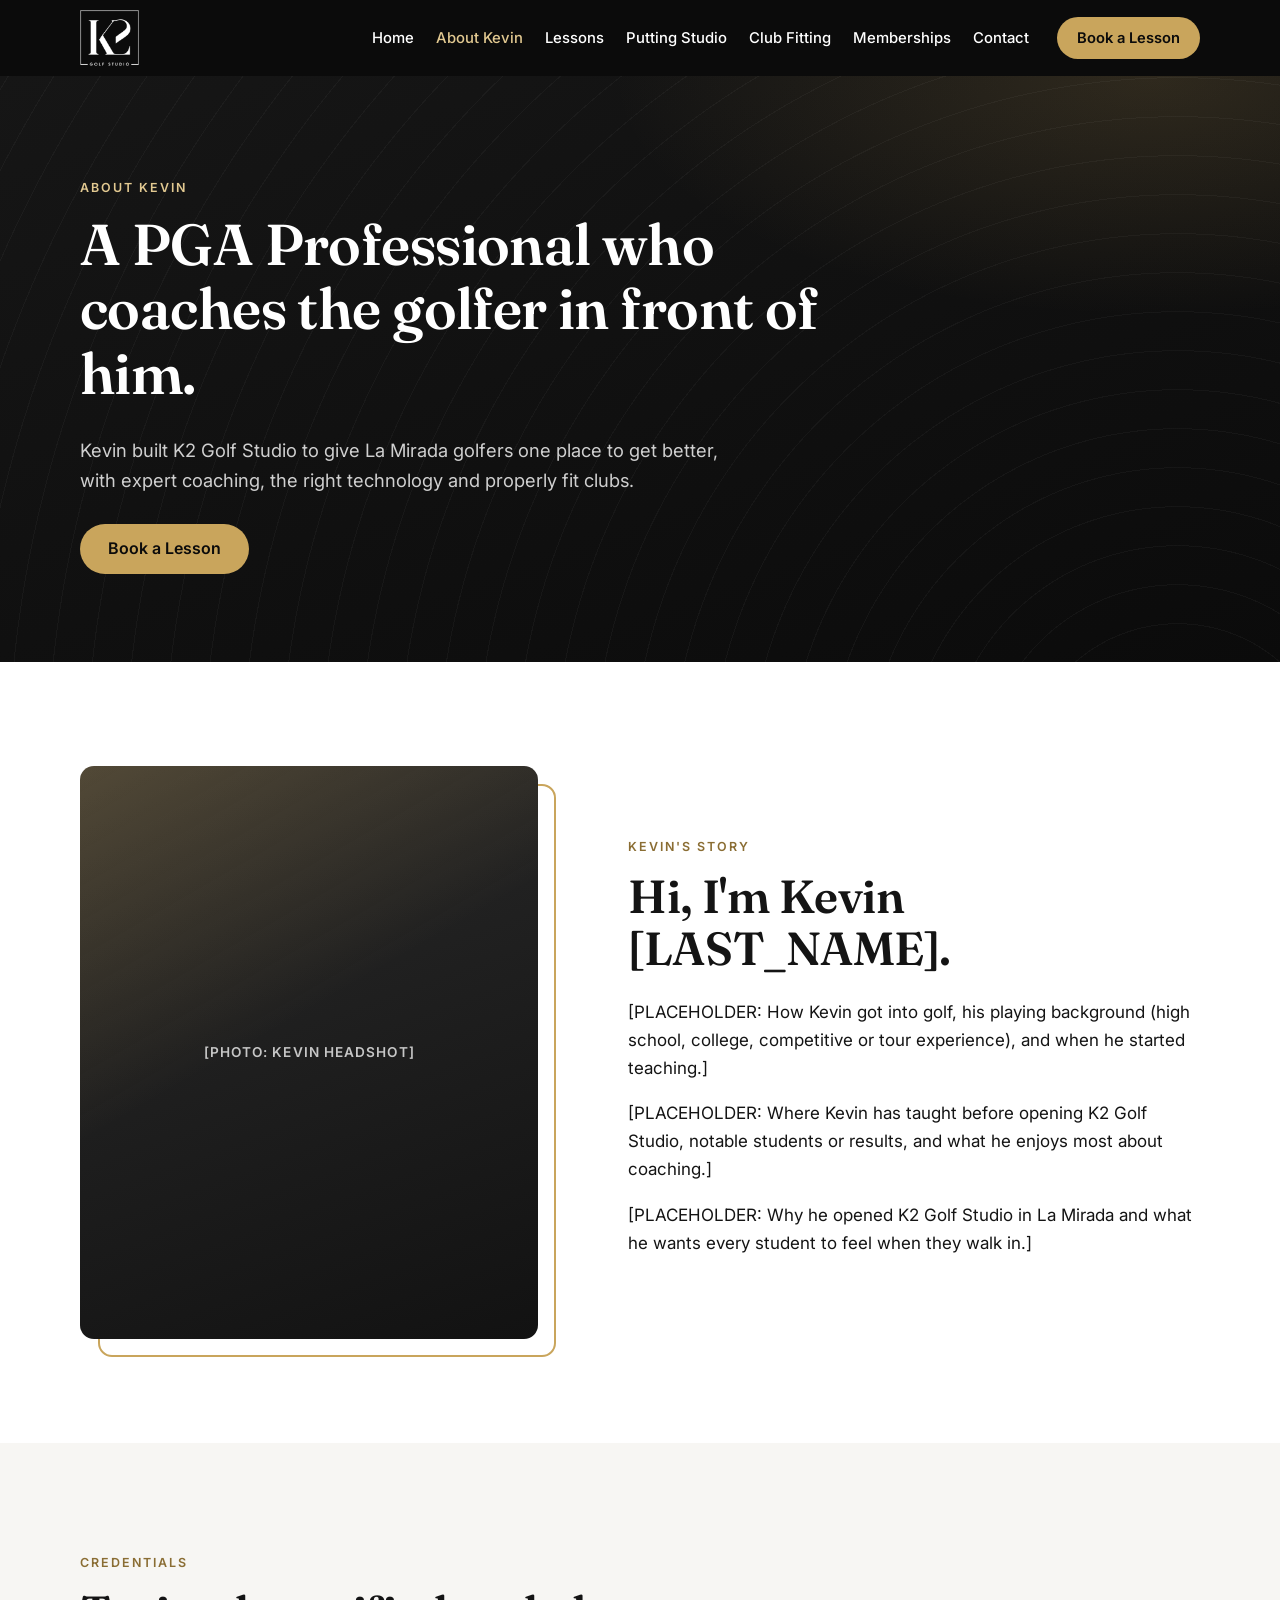
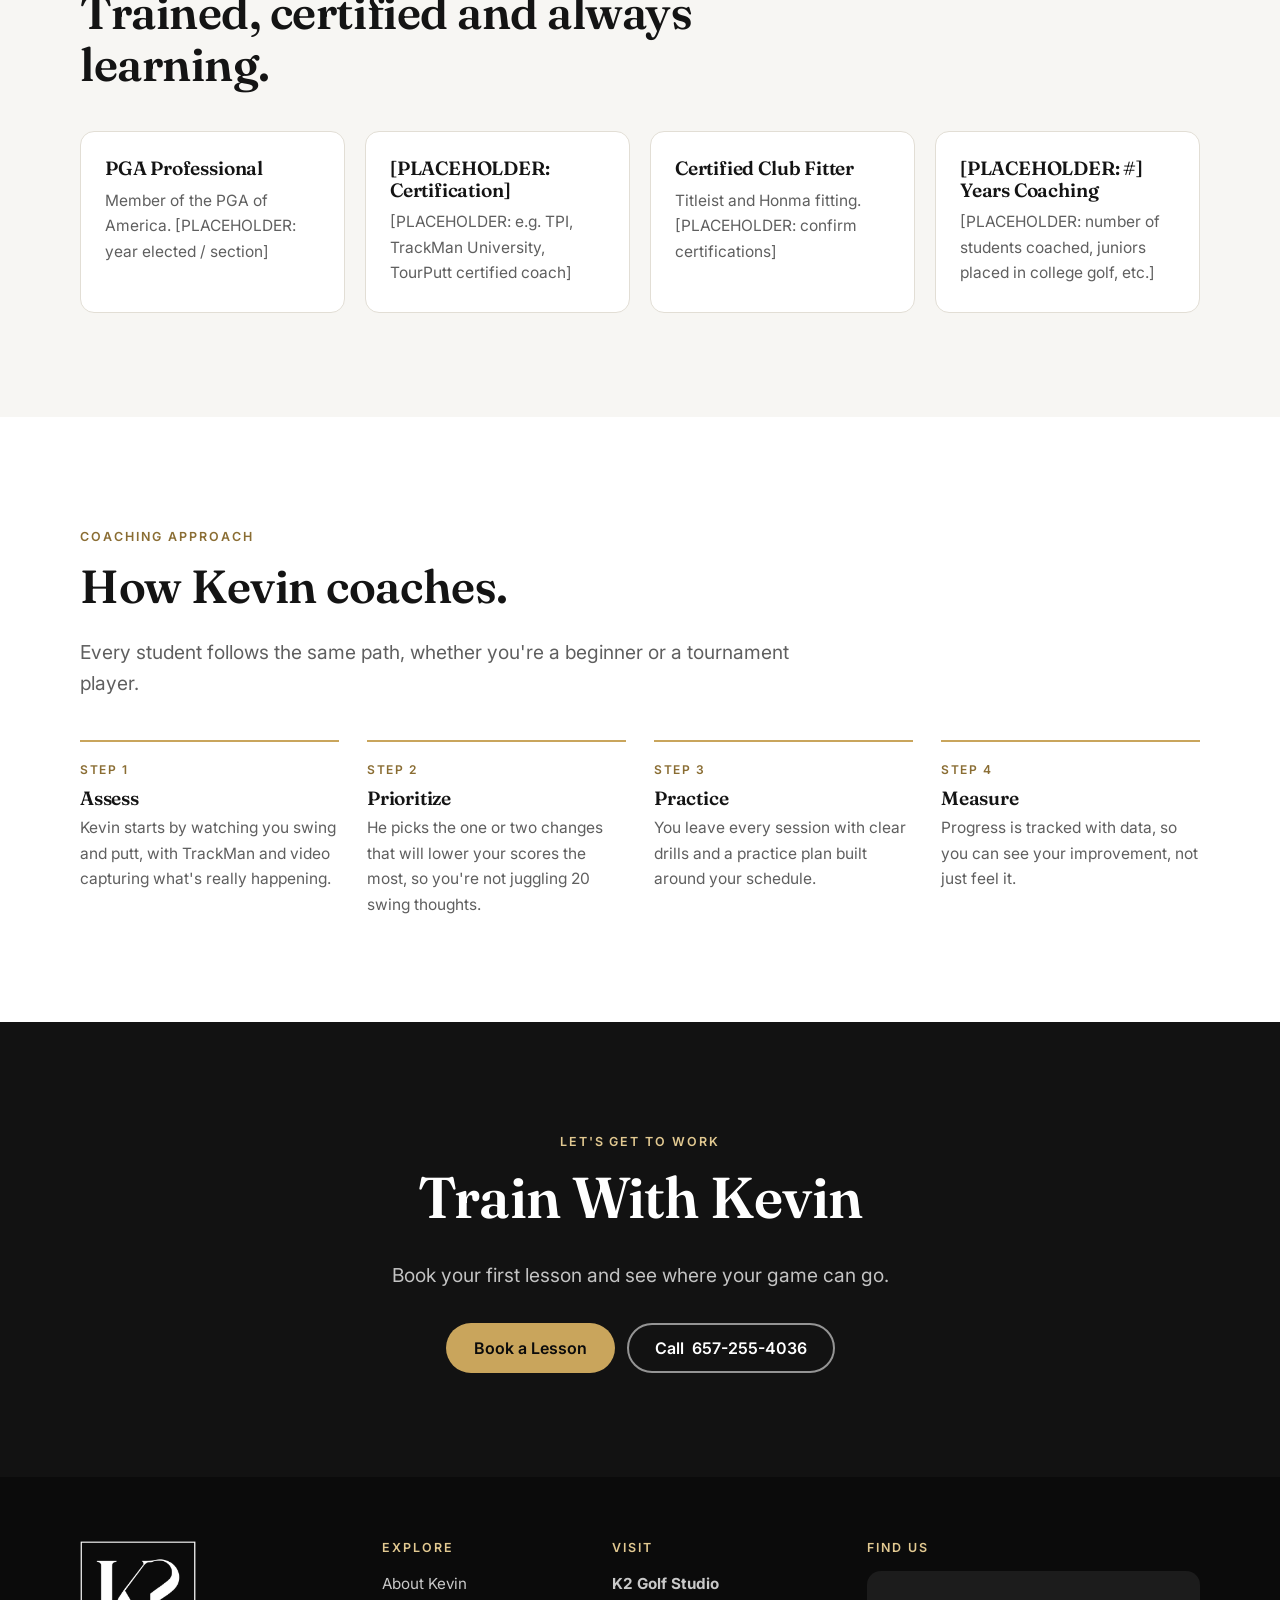
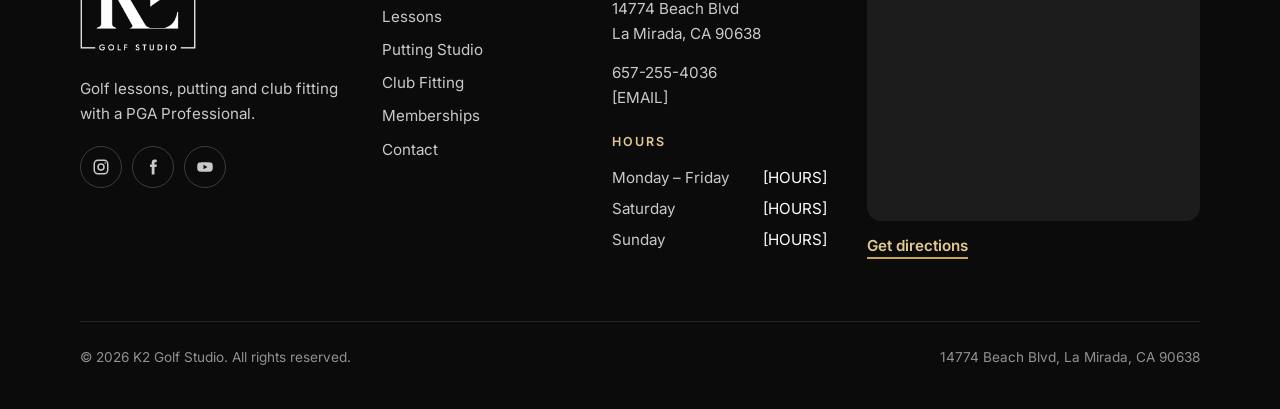
==== about.html @ e9760787 "Add About, Lessons, Putting Studio, Club Fitting, Memberships, Contact and Thanks pages All service " ====
<!DOCTYPE html>
<html lang="en">
<head>
  <meta charset="utf-8">
  <meta name="viewport" content="width=device-width, initial-scale=1">
  <title>About Kevin, PGA Professional | K2 Golf Studio, La Mirada</title>
  <meta name="description" content="Meet Kevin, PGA Professional and owner of K2 Golf Studio in La Mirada, CA. Learn about his background, coaching philosophy and how he helps golfers of every level improve.">
  <meta name="theme-color" content="#0b0b0b">
  <meta property="og:type" content="website">
  <meta property="og:site_name" content="K2 Golf Studio">
  <meta property="og:title" content="About Kevin | K2 Golf Studio">
  <meta property="og:description" content="Meet Kevin, PGA Professional and owner of K2 Golf Studio in La Mirada, CA. Learn about his background, coaching philosophy and how he helps golfers of every level improve.">
  <!-- <meta property="og:image" content="[SITE_URL]/images/og-image.jpg"> -->
  <link rel="icon" href="images/favicon.png" type="image/png">
  <link rel="apple-touch-icon" href="images/apple-touch-icon.png">
  <link rel="preconnect" href="https://fonts.googleapis.com">
  <link rel="preconnect" href="https://fonts.gstatic.com" crossorigin>
  <link href="https://fonts.googleapis.com/css2?family=Fraunces:ital,opsz,wght@0,9..144,500;0,9..144,600;0,9..144,700;1,9..144,500&family=Inter:wght@400;500;600;700&display=swap" rel="stylesheet">
  <link rel="stylesheet" href="css/styles.css">
  <script src="js/site-config.js" defer></script>
  <script src="js/main.js" defer></script>
</head>
<body>
  <a class="skip-link" href="#main">Skip to content</a>

  <!-- ============ HEADER ============ -->
  <header class="site-header">
    <div class="container header-inner">
      <a class="logo" href="index.html">
        <img class="logo__img" src="images/k2-logo-white.png" alt="K2 Golf Studio home" width="380" height="360">
      </a>
      <button class="nav-toggle" type="button" aria-expanded="false" aria-controls="site-nav" aria-label="Menu">
        <span class="nav-toggle__bars"></span>
      </button>
      <nav class="site-nav" id="site-nav" aria-label="Main">
        <ul>
          <li><a href="index.html">Home</a></li>
          <li><a href="about.html" aria-current="page">About Kevin</a></li>
          <li><a href="lessons.html">Lessons</a></li>
          <li><a href="putting.html">Putting Studio</a></li>
          <li><a href="fitting.html">Club Fitting</a></li>
          <li><a href="memberships.html">Memberships</a></li>
          <li><a href="contact.html">Contact</a></li>
        </ul>
        <a class="btn btn--gold btn--sm" href="[BOOKING_LINK]" data-k2-href="booking">Book a Lesson</a>
      </nav>
    </div>
  </header>

  <main id="main">

    <section class="page-hero">
      <div class="container">
        <span class="eyebrow eyebrow--light">About Kevin</span>
        <h1>A PGA Professional who coaches the golfer in front of him.</h1>
        <p>Kevin built K2 Golf Studio to give La Mirada golfers one place to get better, with expert coaching, the right technology and properly fit clubs.</p>
        <div class="btn-row">
          <a class="btn btn--gold" href="[BOOKING_LINK]" data-k2-href="booking">Book a Lesson</a>
        </div>
      </div>
    </section>

    <section class="section section--white" aria-labelledby="story-title">
      <div class="container split">
        <div class="kevin__photo">
          <!-- Replace with <img src="images/....jpg" alt="Kevin, PGA Professional and owner of K2 Golf Studio in La Mirada" loading="lazy"> -->
          <div class="photo-ph" role="img" aria-label="Kevin, PGA Professional and owner of K2 Golf Studio in La Mirada">[PHOTO: Kevin headshot]</div>
        </div>
        <div class="prose">
          <span class="eyebrow">Kevin's Story</span>
          <h2 id="story-title">Hi, I'm <span data-k2="coachFullName">Kevin</span>.</h2>
          <p>[PLACEHOLDER: How Kevin got into golf, his playing background (high school, college, competitive or tour experience), and when he started teaching.]</p>
          <p>[PLACEHOLDER: Where Kevin has taught before opening K2 Golf Studio, notable students or results, and what he enjoys most about coaching.]</p>
          <p>[PLACEHOLDER: Why he opened K2 Golf Studio in La Mirada and what he wants every student to feel when they walk in.]</p>
        </div>
      </div>
    </section>

    <section class="section" aria-labelledby="creds-title">
      <div class="container">
        <div class="section-head">
          <span class="eyebrow">Credentials</span>
          <h2 id="creds-title">Trained, certified and always learning.</h2>
        </div>
        <div class="tiles tiles--4">
          <div class="tile"><h3>PGA Professional</h3><p>Member of the PGA of America. [PLACEHOLDER: year elected / section]</p></div>
          <div class="tile"><h3>[PLACEHOLDER: Certification]</h3><p>[PLACEHOLDER: e.g. TPI, TrackMan University, TourPutt certified coach]</p></div>
          <div class="tile"><h3>Certified Club Fitter</h3><p>Titleist and Honma fitting. [PLACEHOLDER: confirm certifications]</p></div>
          <div class="tile"><h3>[PLACEHOLDER: #] Years Coaching</h3><p>[PLACEHOLDER: number of students coached, juniors placed in college golf, etc.]</p></div>
        </div>
      </div>
    </section>

    <section class="section section--white" aria-labelledby="approach-title">
      <div class="container">
        <div class="section-head">
          <span class="eyebrow">Coaching Approach</span>
          <h2 id="approach-title">How Kevin coaches.</h2>
          <p class="lead">Every student follows the same path, whether you're a beginner or a tournament player.</p>
        </div>
        <ol class="steps steps--4">
          <li><h3>Assess</h3><p>Kevin starts by watching you swing and putt, with TrackMan and video capturing what's really happening.</p></li>
          <li><h3>Prioritize</h3><p>He picks the one or two changes that will lower your scores the most, so you're not juggling 20 swing thoughts.</p></li>
          <li><h3>Practice</h3><p>You leave every session with clear drills and a practice plan built around your schedule.</p></li>
          <li><h3>Measure</h3><p>Progress is tracked with data, so you can see your improvement, not just feel it.</p></li>
        </ol>
      </div>
    </section>

    <section class="section section--dark final-cta" aria-labelledby="cta-title">
      <div class="container">
        <span class="eyebrow eyebrow--light">Let's Get to Work</span>
        <h2 id="cta-title">Train With Kevin</h2>
        <p class="lead">Book your first lesson and see where your game can go.</p>
        <div class="btn-row">
          <a class="btn btn--gold" href="[BOOKING_LINK]" data-k2-href="booking">Book a Lesson</a>
          <a class="btn btn--outline-light" href="tel:+16572554036" data-k2-href="tel">Call <span data-k2="phone">657-255-4036</span></a>
        </div>
      </div>
    </section>
  </main>

  <!-- ============ 9. FOOTER ============ -->
  <footer class="site-footer">
    <div class="container">
      <div class="footer-grid">
        <div>
          <a class="logo logo--footer" href="index.html">
            <img class="logo__img" src="images/k2-logo-white.png" alt="K2 Golf Studio home" width="380" height="360" loading="lazy">
          </a>
          <p style="margin-top:18px">Golf lessons, putting and club fitting with a PGA Professional.</p>
          <div class="social">
            <a href="[INSTAGRAM_URL]" data-k2-href="instagram" aria-label="Instagram" target="_blank" rel="noopener">
              <svg width="18" height="18" viewBox="0 0 24 24" fill="none" stroke="currentColor" stroke-width="2" aria-hidden="true"><rect x="3" y="3" width="18" height="18" rx="5"/><circle cx="12" cy="12" r="4"/><circle cx="17.5" cy="6.5" r="1" fill="currentColor" stroke="none"/></svg>
            </a>
            <a href="[FACEBOOK_URL]" data-k2-href="facebook" aria-label="Facebook" target="_blank" rel="noopener">
              <svg width="18" height="18" viewBox="0 0 24 24" fill="currentColor" aria-hidden="true"><path d="M14 8.5V6.8c0-.8.5-1 .9-1H17V2.2L14.2 2C11 2 10.3 4.4 10.3 5.9v2.6H8V12h2.3v10H14V12h2.7l.4-3.5z"/></svg>
            </a>
            <a href="[YOUTUBE_URL]" data-k2-href="youtube" aria-label="YouTube" target="_blank" rel="noopener">
              <svg width="18" height="18" viewBox="0 0 24 24" fill="currentColor" aria-hidden="true"><path d="M22 8.2a3 3 0 0 0-2.1-2.1C18 5.6 12 5.6 12 5.6s-6 0-7.9.5A3 3 0 0 0 2 8.2 31 31 0 0 0 1.6 12 31 31 0 0 0 2 15.8a3 3 0 0 0 2.1 2.1c1.9.5 7.9.5 7.9.5s6 0 7.9-.5a3 3 0 0 0 2.1-2.1c.4-1.2.4-3.8.4-3.8s0-2.6-.4-3.8zM10 15V9l5.2 3z"/></svg>
            </a>
          </div>
        </div>
        <div>
          <h4>Explore</h4>
          <ul class="footer-links">
            <li><a href="about.html">About Kevin</a></li>
            <li><a href="lessons.html">Lessons</a></li>
            <li><a href="putting.html">Putting Studio</a></li>
            <li><a href="fitting.html">Club Fitting</a></li>
            <li><a href="memberships.html">Memberships</a></li>
            <li><a href="contact.html">Contact</a></li>
          </ul>
        </div>
        <div>
          <h4>Visit</h4>
          <address>
            <strong data-k2="businessName">K2 Golf Studio</strong><br>
            <span data-k2="street">14774 Beach Blvd</span><br>
            <span data-k2="cityLine">La Mirada, CA 90638</span>
          </address>
          <p>
            <a href="tel:+16572554036" data-k2-href="tel" data-k2="phone">657-255-4036</a><br>
            <a href="mailto:[EMAIL]" data-k2-href="email" data-k2="email">[EMAIL]</a>
          </p>
          <h4 style="margin-top:24px">Hours</h4>
          <ul class="hours" data-k2-hours>
            <li><span>Hours</span><span>[HOURS]</span></li>
          </ul>
        </div>
        <div>
          <h4>Find Us</h4>
          <div class="map">
            <iframe title="Map to K2 Golf Studio, 14774 Beach Blvd, La Mirada, CA" src="https://www.google.com/maps?q=K2+Golf+Studio,+14774+Beach+Blvd,+La+Mirada,+CA+90638&amp;output=embed" loading="lazy" referrerpolicy="no-referrer-when-downgrade"></iframe>
          </div>
          <p style="margin-top:12px"><a class="text-link" style="color:var(--gold-light)" href="#" data-k2-href="maps" target="_blank" rel="noopener">Get directions</a></p>
        </div>
      </div>
      <div class="footer-bottom">
        <span>&copy; <span data-k2="year">2026</span> K2 Golf Studio. All rights reserved.</span>
        <span>14774 Beach Blvd, La Mirada, CA 90638</span>
      </div>
    </div>
  </footer>

  <!-- Mobile quick-action bar -->
  <div class="mobile-bar">
    <a class="btn btn--outline-light" href="tel:+16572554036" data-k2-href="tel">Call</a>
    <a class="btn btn--gold" href="[BOOKING_LINK]" data-k2-href="booking">Book a Lesson</a>
  </div>
</body>
</html>
---- css/styles.css ----
/* ==========================================================================
   K2 Golf Studio — styles
   Brand colors and fonts live in :root below.
   ========================================================================== */

:root {
  --black: #0b0b0b;
  --charcoal: #121212;
  --graphite: #1c1c1c;
  --slate: #2a2a2a;
  --gold-tint: #f1ede4;
  --gold: #c9a55c;
  --gold-light: #e2c991;
  --gold-dark: #8a6d33;
  --cream: #f7f6f3;
  --sand: #efede8;
  --ink: #141414;
  --muted: #5f5f5f;
  --line: #e2ded5;
  --white: #ffffff;

  --font-display: "Fraunces", Georgia, "Times New Roman", serif;
  --font-body: "Inter", system-ui, -apple-system, "Segoe UI", Roboto, sans-serif;

  --radius: 14px;
  --radius-sm: 8px;
  --shadow: 0 10px 30px -12px rgba(0, 0, 0, 0.25);
  --container: 1160px;
  --header-h: 76px;
}

*, *::before, *::after { box-sizing: border-box; }
html { scroll-behavior: smooth; -webkit-text-size-adjust: 100%; }
body {
  margin: 0;
  font-family: var(--font-body);
  font-size: 1.0625rem;
  line-height: 1.65;
  color: var(--ink);
  background: var(--cream);
  -webkit-font-smoothing: antialiased;
}
img { max-width: 100%; display: block; height: auto; }
a { color: inherit; }
h1, h2, h3, h4 {
  font-family: var(--font-display);
  font-weight: 600;
  line-height: 1.12;
  letter-spacing: -0.01em;
  margin: 0 0 0.5em;
}
h1 { font-size: clamp(2.4rem, 7vw, 4.4rem); }
h2 { font-size: clamp(1.9rem, 4.5vw, 2.9rem); }
h3 { font-size: 1.35rem; }
p { margin: 0 0 1em; }

.container { width: 100%; max-width: var(--container); margin: 0 auto; padding: 0 20px; }
.skip-link { position: absolute; left: -9999px; top: 0; background: var(--gold); color: var(--black); padding: 10px 16px; z-index: 100; }
.skip-link:focus { left: 10px; top: 10px; }
.sr-only { position: absolute; width: 1px; height: 1px; padding: 0; margin: -1px; overflow: hidden; clip: rect(0 0 0 0); border: 0; }

.eyebrow {
  display: inline-block;
  font-size: 0.78rem;
  font-weight: 600;
  letter-spacing: 0.16em;
  text-transform: uppercase;
  color: var(--gold-dark);
  margin-bottom: 14px;
}
.eyebrow--light { color: var(--gold-light); }
.lead { font-size: 1.2rem; color: var(--muted); max-width: 40em; }

/* ---------- Buttons ---------- */
.btn {
  display: inline-flex;
  align-items: center;
  justify-content: center;
  gap: 8px;
  min-height: 50px;
  padding: 0 26px;
  border-radius: 999px;
  border: 2px solid transparent;
  font-family: var(--font-body);
  font-size: 1rem;
  font-weight: 600;
  text-decoration: none;
  cursor: pointer;
  transition: background-color .2s, color .2s, border-color .2s, transform .2s;
  white-space: nowrap;
}
.btn:hover { transform: translateY(-1px); }
.btn:focus-visible { outline: 3px solid var(--gold); outline-offset: 3px; }
.btn--gold { background: var(--gold); color: var(--black); }
.btn--gold:hover { background: var(--gold-light); }
.btn--dark { background: var(--graphite); color: var(--white); }
.btn--dark:hover { background: var(--slate); }
.btn--outline-light { border-color: rgba(255,255,255,.55); color: var(--white); }
.btn--outline-light:hover { border-color: var(--white); background: rgba(255,255,255,.08); }
.btn--outline-dark { border-color: var(--graphite); color: var(--graphite); }
.btn--outline-dark:hover { background: var(--graphite); color: var(--white); }
.btn--sm { min-height: 42px; padding: 0 18px; font-size: 0.92rem; }
.btn-row { display: flex; flex-wrap: wrap; gap: 12px; }

.text-link {
  font-weight: 600;
  color: var(--ink);
  text-decoration: none;
  border-bottom: 2px solid var(--gold);
  padding-bottom: 2px;
}
.text-link:hover { color: var(--gold-dark); }

/* ---------- Header ---------- */
.site-header {
  position: sticky;
  top: 0;
  z-index: 50;
  background: var(--black);
  color: var(--white);
  transition: box-shadow .2s;
}
.site-header.is-scrolled { box-shadow: 0 6px 20px rgba(0,0,0,.25); }
.header-inner { display: flex; align-items: center; justify-content: space-between; height: var(--header-h); gap: 16px; }

.logo { display: inline-flex; align-items: center; text-decoration: none; }
.logo__img { height: 56px; width: auto; }
.logo--footer .logo__img { height: 110px; }

.nav-toggle {
  display: inline-flex; align-items: center; justify-content: center;
  width: 46px; height: 46px;
  background: transparent; border: 0; color: var(--white); cursor: pointer;
}
.nav-toggle__bars, .nav-toggle__bars::before, .nav-toggle__bars::after {
  display: block; width: 24px; height: 2px; background: currentColor; position: relative; transition: transform .2s, opacity .2s;
}
.nav-toggle__bars::before, .nav-toggle__bars::after { content: ""; position: absolute; left: 0; }
.nav-toggle__bars::before { top: -7px; }
.nav-toggle__bars::after { top: 7px; }
.is-open .nav-toggle__bars { background: transparent; }
.is-open .nav-toggle__bars::before { transform: translateY(7px) rotate(45deg); }
.is-open .nav-toggle__bars::after { transform: translateY(-7px) rotate(-45deg); }

.site-nav {
  display: none;
  position: absolute; left: 0; right: 0; top: var(--header-h);
  background: var(--black);
  border-top: 1px solid rgba(255,255,255,.08);
  padding: 8px 20px 24px;
}
.is-open .site-nav { display: block; }
.site-nav ul { list-style: none; margin: 0; padding: 0; }
.site-nav li a {
  display: block; padding: 14px 0;
  text-decoration: none; font-weight: 500;
  border-bottom: 1px solid rgba(255,255,255,.08);
}
.site-nav li a:hover, .site-nav li a[aria-current="page"] { color: var(--gold-light); }
.site-nav .btn { margin-top: 18px; width: 100%; }
.header-book { display: none; }

@media (min-width: 1040px) {
  .nav-toggle { display: none; }
  .site-nav {
    display: flex; align-items: center; gap: 28px;
    position: static; padding: 0; border: 0; background: none;
  }
  .site-nav ul { display: flex; gap: 22px; }
  .site-nav li a { padding: 6px 0; border: 0; font-size: .93rem; }
  .site-nav .btn { margin: 0; width: auto; }
}

/* ---------- Hero ---------- */
.hero {
  position: relative;
  color: var(--white);
  background:
    radial-gradient(1100px 500px at 85% 10%, rgba(201,165,92,.16), transparent 60%),
    linear-gradient(160deg, #161616, var(--black));
  /* To use a photo instead, add it to /images and replace the line above with:
     linear-gradient(rgba(11,11,11,.65), rgba(11,11,11,.85)), url("../images/hero.jpg") center/cover; */
  overflow: hidden;
}
.hero::after {
  /* subtle putting-green contour lines */
  content: "";
  position: absolute; inset: 0;
  background: repeating-radial-gradient(circle at 78% 70%, transparent 0 38px, rgba(255,255,255,.035) 38px 39px);
  pointer-events: none;
}
.hero__inner { position: relative; z-index: 1; padding-top: 72px; padding-bottom: 64px; }
.hero h1 { max-width: 13em; margin-bottom: 20px; }
.hero h1 em { font-style: italic; color: var(--gold-light); font-weight: 500; }
.hero__sub { font-size: clamp(1.1rem, 2.4vw, 1.3rem); color: rgba(255,255,255,.82); max-width: 34em; margin-bottom: 32px; }
.hero .btn-row .btn { flex: 1 1 220px; max-width: 280px; }

.trust {
  position: relative; z-index: 1;
  border-top: 1px solid rgba(255,255,255,.1);
  background: rgba(0,0,0,.18);
}
.trust ul {
  list-style: none; margin: 0; padding: 18px 0;
  display: grid; grid-template-columns: repeat(2, 1fr); gap: 10px 20px;
  font-size: .86rem; color: rgba(255,255,255,.78);
}
.trust li { display: flex; align-items: center; gap: 8px; }
.trust li::before { content: ""; width: 6px; height: 6px; border-radius: 50%; background: var(--gold); flex: none; }

@media (min-width: 760px) {
  .hero__inner { padding-top: 120px; padding-bottom: 110px; }
  .trust ul { grid-template-columns: repeat(4, auto); justify-content: space-between; }
}

/* ---------- Sections ---------- */
.section { padding: 72px 0; }
.section--white { background: var(--white); }
.section--sand { background: var(--sand); }
.section--dark { background: var(--charcoal); color: var(--white); }
.section--dark .lead { color: rgba(255,255,255,.75); }
.section-head { max-width: 44em; margin-bottom: 40px; }
.section-head--center { text-align: center; margin-left: auto; margin-right: auto; }
.section-head--center .lead { margin-left: auto; margin-right: auto; }
@media (min-width: 760px) { .section { padding: 104px 0; } }

/* Photo placeholder — replace with <img> when photos are ready */
.photo-ph {
  position: relative;
  display: grid; place-items: center;
  aspect-ratio: 4 / 5;
  border-radius: var(--radius);
  background:
    linear-gradient(150deg, rgba(201,165,92,.25), transparent 45%),
    linear-gradient(160deg, var(--slate), var(--charcoal));
  color: rgba(255,255,255,.75);
  font-size: .85rem; font-weight: 600; letter-spacing: .08em; text-transform: uppercase;
  text-align: center; padding: 20px;
  overflow: hidden;
}

/* ---------- Meet Kevin ---------- */
.split { display: grid; gap: 40px; align-items: center; }
@media (min-width: 860px) {
  .split { grid-template-columns: 5fr 6fr; gap: 72px; }
}
.kevin__photo { position: relative; max-width: 460px; margin-right: 18px; }
.kevin__photo::before {
  content: ""; position: absolute; inset: 18px -18px -18px 18px;
  border: 2px solid var(--gold); border-radius: var(--radius); z-index: 0;
}
.kevin__photo > * { position: relative; z-index: 1; }
.creds { list-style: none; padding: 0; margin: 24px 0 30px; display: grid; gap: 12px; }
.creds li { display: flex; gap: 12px; align-items: flex-start; }
.creds svg { flex: none; margin-top: 4px; color: var(--gold); }

/* ---------- Service cards ---------- */
.cards { display: grid; gap: 20px; }
@media (min-width: 640px) { .cards { grid-template-columns: repeat(2, 1fr); } }
@media (min-width: 1040px) { .cards--4 { grid-template-columns: repeat(4, 1fr); } }
.card {
  display: flex; flex-direction: column;
  background: var(--white);
  border: 1px solid var(--line);
  border-radius: var(--radius);
  padding: 28px 24px;
  text-decoration: none;
  transition: transform .2s, box-shadow .2s, border-color .2s;
}
.card:hover { transform: translateY(-4px); box-shadow: var(--shadow); border-color: var(--gold); }
.card__icon {
  display: grid; place-items: center;
  width: 52px; height: 52px; border-radius: 12px;
  background: var(--gold-tint); color: var(--gold-dark);
  margin-bottom: 20px;
}
.card h3 { margin-bottom: 10px; }
.card p { color: var(--muted); font-size: .98rem; flex: 1; }
.card__more { font-weight: 600; color: var(--ink); font-size: .95rem; }
.card__more::after { content: " →"; transition: margin .2s; }
.card:hover .card__more::after { margin-left: 4px; }

/* ---------- Who it's for ---------- */
.audience { display: grid; gap: 20px; }
@media (min-width: 860px) { .audience { grid-template-columns: repeat(3, 1fr); } }
.audience__item {
  border-top: 3px solid var(--gold);
  padding: 28px 0 0;
}
.audience__num { font-family: var(--font-display); font-size: 1rem; color: var(--gold); font-weight: 600; display: block; margin-bottom: 10px; }
.audience__item p { color: var(--muted); }
.audience__item ul { margin: 0; padding-left: 1.1em; color: var(--ink); font-size: .98rem; }
.audience__item li { margin-bottom: 6px; }

/* ---------- Plans ---------- */
.plans { display: grid; gap: 22px; align-items: stretch; }
@media (min-width: 900px) { .plans { grid-template-columns: repeat(3, 1fr); } }
.plan {
  position: relative;
  display: flex; flex-direction: column;
  background: var(--white);
  color: var(--ink);
  border-radius: var(--radius);
  padding: 34px 28px 30px;
  border: 1px solid var(--line);
}
.plan--featured { border: 2px solid var(--gold); box-shadow: 0 24px 50px -20px rgba(0,0,0,.45); }
@media (min-width: 900px) { .plan--featured { transform: translateY(-12px); } }
.plan__badge {
  position: absolute; top: -13px; left: 28px;
  background: var(--gold); color: var(--black);
  font-size: .72rem; font-weight: 700; letter-spacing: .12em; text-transform: uppercase;
  padding: 5px 12px; border-radius: 999px;
}
.plan__name { font-size: 1.6rem; margin-bottom: 4px; }
.plan__tagline { color: var(--muted); font-size: .95rem; margin-bottom: 18px; }
.plan__price { font-size: 1rem; color: var(--muted); margin-bottom: 22px; padding-bottom: 22px; border-bottom: 1px solid var(--line); }
.plan__price span { font-family: var(--font-display); font-size: 2.4rem; font-weight: 600; color: var(--charcoal); margin-right: 4px; }
.plan__features { list-style: none; padding: 0; margin: 0 0 28px; flex: 1; display: grid; gap: 10px; align-content: start; }
.plan__features li { position: relative; padding-left: 28px; font-size: .97rem; }
.plan__features li::before {
  content: ""; position: absolute; left: 0; top: .35em;
  width: 16px; height: 16px; border-radius: 50%;
  background: var(--gold-tint) url("data:image/svg+xml,%3Csvg xmlns='http://www.w3.org/2000/svg' viewBox='0 0 16 16'%3E%3Cpath d='M4.5 8.2l2.2 2.2 4.8-4.8' fill='none' stroke='%238a6d33' stroke-width='1.8' stroke-linecap='round' stroke-linejoin='round'/%3E%3C/svg%3E") center/16px no-repeat;
}
.plan .btn { width: 100%; }
.plans-note { text-align: center; margin-top: 36px; color: rgba(255,255,255,.75); font-size: .95rem; }
.plans-note a { color: var(--gold-light); }

/* ---------- Reviews ---------- */
.reviews { display: grid; gap: 20px; }
@media (min-width: 860px) { .reviews { grid-template-columns: repeat(3, 1fr); } }
.review {
  margin: 0;
  background: var(--white);
  border: 1px solid var(--line);
  border-radius: var(--radius);
  padding: 28px 26px;
  display: flex; flex-direction: column;
}
.review__stars { color: var(--gold); letter-spacing: 3px; font-size: 1.1rem; margin-bottom: 14px; }
.review blockquote { margin: 0 0 22px; font-size: 1.02rem; flex: 1; }
.review figcaption { font-weight: 600; font-size: .95rem; }
.review figcaption span { display: block; font-weight: 400; color: var(--muted); font-size: .85rem; }
.reviews-cta { text-align: center; margin-top: 36px; }

/* ---------- Newsletter ---------- */
.signup {
  display: grid; gap: 28px; align-items: center;
  background: var(--graphite);
  color: var(--white);
  border-radius: calc(var(--radius) * 1.5);
  padding: 44px 26px;
  position: relative; overflow: hidden;
}
.signup::after {
  content: ""; position: absolute; right: -80px; top: -80px; width: 260px; height: 260px;
  border-radius: 50%; border: 40px solid rgba(201,165,92,.12); pointer-events: none;
}
.signup h2 { margin-bottom: 10px; }
.signup p { color: rgba(255,255,255,.78); margin: 0; }
.signup-form { display: flex; flex-direction: column; gap: 10px; position: relative; z-index: 1; }
.signup-form input {
  min-height: 52px; padding: 0 18px;
  border-radius: 999px; border: 1px solid rgba(255,255,255,.25);
  background: rgba(255,255,255,.08); color: var(--white);
  font: inherit; font-size: 1rem;
}
.signup-form input::placeholder { color: rgba(255,255,255,.6); }
.signup-form input:focus { outline: 2px solid var(--gold); outline-offset: 2px; }
.signup-form small { color: rgba(255,255,255,.6); font-size: .8rem; padding-left: 6px; }
@media (min-width: 860px) {
  .signup { grid-template-columns: 1fr 1fr; padding: 60px 56px; gap: 48px; }
  .signup-form { flex-direction: row; flex-wrap: wrap; }
  .signup-form input { flex: 1; }
  .signup-form small { flex-basis: 100%; }
}

/* ---------- Final CTA ---------- */
.final-cta { text-align: center; }
.final-cta h2 { font-size: clamp(2.2rem, 6vw, 3.6rem); }
.final-cta .lead { margin: 0 auto 32px; color: rgba(255,255,255,.75); }
.final-cta .btn-row { justify-content: center; }

/* ---------- Footer ---------- */
.site-footer { background: var(--black); color: rgba(255,255,255,.78); font-size: .95rem; padding: 64px 0 110px; }
.footer-grid { display: grid; gap: 40px; }
@media (min-width: 900px) {
  .footer-grid { grid-template-columns: 1.1fr .8fr .9fr 1.4fr; gap: 40px; }
  .site-footer { padding-bottom: 40px; }
}
.site-footer h4 { font-family: var(--font-body); font-size: .78rem; letter-spacing: .16em; text-transform: uppercase; color: var(--gold-light); margin-bottom: 16px; font-weight: 600; }
.site-footer a { text-decoration: none; }
.site-footer a:hover { color: var(--white); }
.site-footer address { font-style: normal; margin-bottom: 14px; }
.footer-links { list-style: none; padding: 0; margin: 0; display: grid; gap: 8px; }
.hours { list-style: none; padding: 0; margin: 0; display: grid; gap: 6px; }
.hours li { display: flex; justify-content: space-between; gap: 16px; }
.hours li span:last-child { color: var(--white); }
.social { display: flex; gap: 10px; margin-top: 20px; }
.social a {
  display: grid; place-items: center; width: 42px; height: 42px; border-radius: 50%;
  border: 1px solid rgba(255,255,255,.2);
}
.social a:hover { border-color: var(--gold); color: var(--gold); }
.map {
  border-radius: var(--radius); overflow: hidden; aspect-ratio: 4 / 3; background: var(--graphite);
}
.map iframe { width: 100%; height: 100%; border: 0; display: block; filter: grayscale(.25); }
.footer-bottom {
  margin-top: 48px; padding-top: 24px; border-top: 1px solid rgba(255,255,255,.1);
  display: flex; flex-wrap: wrap; justify-content: space-between; gap: 10px; font-size: .85rem; color: rgba(255,255,255,.55);
}


/* ==========================================================================
   Inner pages
   ========================================================================== */

/* Page hero */
.page-hero {
  position: relative;
  color: var(--white);
  background:
    radial-gradient(900px 400px at 90% 0%, rgba(201,165,92,.16), transparent 60%),
    linear-gradient(160deg, #161616, var(--black));
  overflow: hidden;
}
.page-hero::after {
  content: ""; position: absolute; inset: 0;
  background: repeating-radial-gradient(circle at 92% 120%, transparent 0 38px, rgba(255,255,255,.035) 38px 39px);
  pointer-events: none;
}
.page-hero .container { position: relative; z-index: 1; padding-top: 64px; padding-bottom: 64px; }
.page-hero h1 { font-size: clamp(2.2rem, 6vw, 3.6rem); max-width: 14em; }
.page-hero p { font-size: 1.15rem; color: rgba(255,255,255,.8); max-width: 36em; margin-bottom: 28px; }
@media (min-width: 760px) { .page-hero .container { padding-top: 96px; padding-bottom: 88px; } }

/* Prose */
.prose { max-width: 42em; }
.prose h2 { margin-top: 0; }
.prose p { color: var(--ink); }

/* Price list */
.price-list { display: grid; background: var(--white); border: 1px solid var(--line); border-radius: var(--radius); overflow: hidden; }
.price-row {
  display: flex; justify-content: space-between; align-items: flex-start; gap: 20px;
  padding: 22px 24px;
}
.price-row + .price-row { border-top: 1px solid var(--line); }
.price-row h3 { font-family: var(--font-body); font-size: 1.05rem; font-weight: 600; margin: 0 0 4px; letter-spacing: 0; }
.price-row p { margin: 0; color: var(--muted); font-size: .93rem; }
.price-row > div { min-width: 0; }
.price-row__price { font-family: var(--font-display); font-size: 1.5rem; font-weight: 600; white-space: nowrap; font-variant-numeric: tabular-nums; }
.price-note { margin-top: 16px; font-size: .9rem; color: var(--muted); }

/* Steps (real sequences only) */
.steps { list-style: none; padding: 0; margin: 0; display: grid; gap: 28px; counter-reset: step; }
@media (min-width: 760px) { .steps { grid-template-columns: repeat(2, 1fr); } }
@media (min-width: 1040px) { .steps--4 { grid-template-columns: repeat(4, 1fr); } .steps--5 { grid-template-columns: repeat(5, 1fr); } }
.steps li { counter-increment: step; border-top: 2px solid var(--gold); padding-top: 18px; }
.steps li::before {
  content: "Step " counter(step);
  display: block; font-size: .75rem; font-weight: 600; letter-spacing: .14em; text-transform: uppercase;
  color: var(--gold-dark); margin-bottom: 8px;
}
.section--dark .steps li::before { color: var(--gold-light); }
.steps h3 { font-size: 1.2rem; margin-bottom: 6px; }
.steps p { color: var(--muted); font-size: .97rem; margin: 0; }
.section--dark .steps p { color: rgba(255,255,255,.72); }

/* Feature list (icon-free checklist) */
.checklist { list-style: none; padding: 0; margin: 0 0 28px; display: grid; gap: 12px; }
.checklist li { position: relative; padding-left: 30px; }
.checklist li::before {
  content: ""; position: absolute; left: 0; top: .3em; width: 18px; height: 18px; border-radius: 50%;
  background: var(--gold-tint) url("data:image/svg+xml,%3Csvg xmlns='http://www.w3.org/2000/svg' viewBox='0 0 16 16'%3E%3Cpath d='M4.5 8.2l2.2 2.2 4.8-4.8' fill='none' stroke='%238a6d33' stroke-width='1.8' stroke-linecap='round' stroke-linejoin='round'/%3E%3C/svg%3E") center/18px no-repeat;
}

/* Tech / info tiles */
.tiles { display: grid; gap: 20px; }
@media (min-width: 640px) { .tiles { grid-template-columns: repeat(2, 1fr); } }
@media (min-width: 1040px) { .tiles--4 { grid-template-columns: repeat(4, 1fr); } .tiles--3 { grid-template-columns: repeat(3, 1fr); } }
.tile { background: var(--white); border: 1px solid var(--line); border-radius: var(--radius); padding: 26px 24px; }
.tile h3 { font-size: 1.2rem; margin-bottom: 8px; }
.tile p { color: var(--muted); font-size: .97rem; margin: 0; }
.section--dark .tile { background: var(--graphite); border-color: rgba(255,255,255,.08); }
.section--dark .tile p { color: rgba(255,255,255,.72); }

/* Brand marks (text) */
.brands { display: flex; flex-wrap: wrap; gap: 14px; margin: 8px 0 28px; }
.brands span {
  font-family: var(--font-display); font-size: 1.4rem; font-weight: 600;
  padding: 10px 22px; border: 1px solid var(--line); border-radius: 999px; background: var(--white);
}

/* FAQ */
.faq { display: grid; gap: 12px; max-width: 52em; }
.faq details { background: var(--white); border: 1px solid var(--line); border-radius: var(--radius-sm); padding: 0 22px; }
.faq summary {
  cursor: pointer; list-style: none; padding: 18px 0; font-weight: 600;
  display: flex; justify-content: space-between; gap: 16px;
}
.faq summary::-webkit-details-marker { display: none; }
.faq summary::after { content: "+"; font-size: 1.4rem; line-height: 1; color: var(--gold-dark); }
.faq details[open] summary::after { content: "–"; }
.faq details p { color: var(--muted); margin: 0 0 18px; }

/* Placeholder callout */
.note {
  background: var(--gold-tint); border-left: 3px solid var(--gold);
  padding: 14px 18px; border-radius: 0 var(--radius-sm) var(--radius-sm) 0; font-size: .95rem; margin: 0 0 24px;
}

/* Contact */
.contact-grid { display: grid; gap: 32px; }
@media (min-width: 900px) { .contact-grid { grid-template-columns: 1fr 1.2fr; gap: 56px; } }
.contact-list { list-style: none; padding: 0; margin: 0 0 28px; display: grid; gap: 22px; }
.contact-list h3 { font-family: var(--font-body); font-size: .78rem; letter-spacing: .14em; text-transform: uppercase; color: var(--gold-dark); margin-bottom: 4px; font-weight: 600; }
.contact-list p, .contact-list a { margin: 0; font-size: 1.08rem; }
.contact-list a { text-decoration: none; border-bottom: 1px solid var(--gold); }
.contact-list .hours { max-width: 22em; }
.contact-list .hours li span:last-child { color: var(--ink); font-weight: 500; }
.form { background: var(--white); border: 1px solid var(--line); border-radius: var(--radius); padding: 28px 24px; display: grid; gap: 16px; }
.form-row { display: grid; gap: 16px; }
@media (min-width: 560px) { .form-row { grid-template-columns: 1fr 1fr; } }
.field { display: grid; gap: 6px; }
.field label { font-weight: 600; font-size: .92rem; }
.field input, .field select, .field textarea {
  font: inherit; font-size: 1rem; color: var(--ink);
  padding: 12px 14px; border: 1px solid var(--line); border-radius: var(--radius-sm); background: var(--cream);
  width: 100%;
}
.field textarea { min-height: 130px; resize: vertical; }
.field input:focus, .field select:focus, .field textarea:focus { outline: 2px solid var(--gold); outline-offset: 1px; border-color: var(--gold); }
.form .btn { justify-self: start; }
.map--light { aspect-ratio: 16 / 9; background: var(--sand); margin-top: 8px; }

/* ---------- Mobile sticky action bar ---------- */
.mobile-bar {
  position: fixed; left: 0; right: 0; bottom: 0; z-index: 40;
  display: grid; grid-template-columns: 1fr 1.4fr; gap: 10px;
  padding: 10px 14px calc(10px + env(safe-area-inset-bottom));
  background: rgba(11,11,11,.96);
  backdrop-filter: blur(8px);
  border-top: 1px solid rgba(255,255,255,.1);
}
.mobile-bar .btn { min-height: 46px; padding: 0 12px; }
@media (min-width: 900px) { .mobile-bar { display: none; } }

@media (prefers-reduced-motion: reduce) {
  *, *::before, *::after { transition: none !important; scroll-behavior: auto !important; }
}
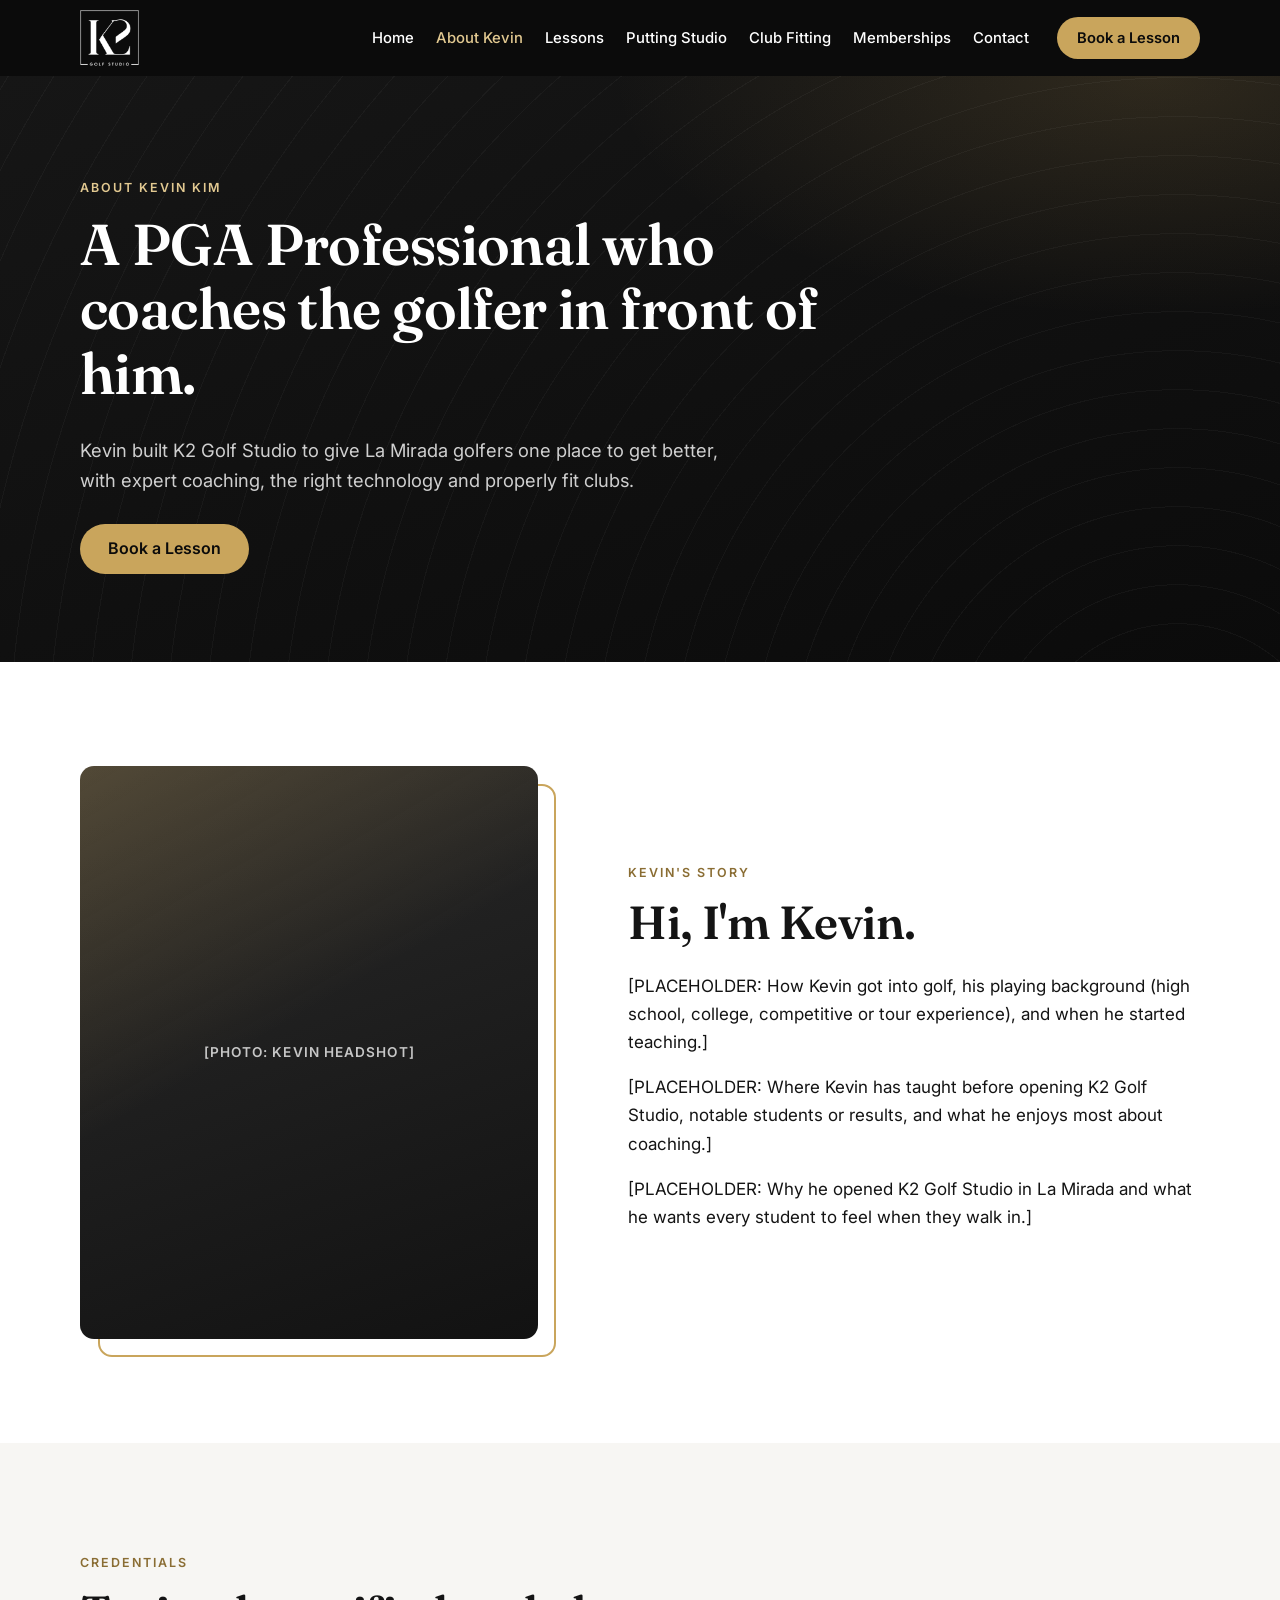
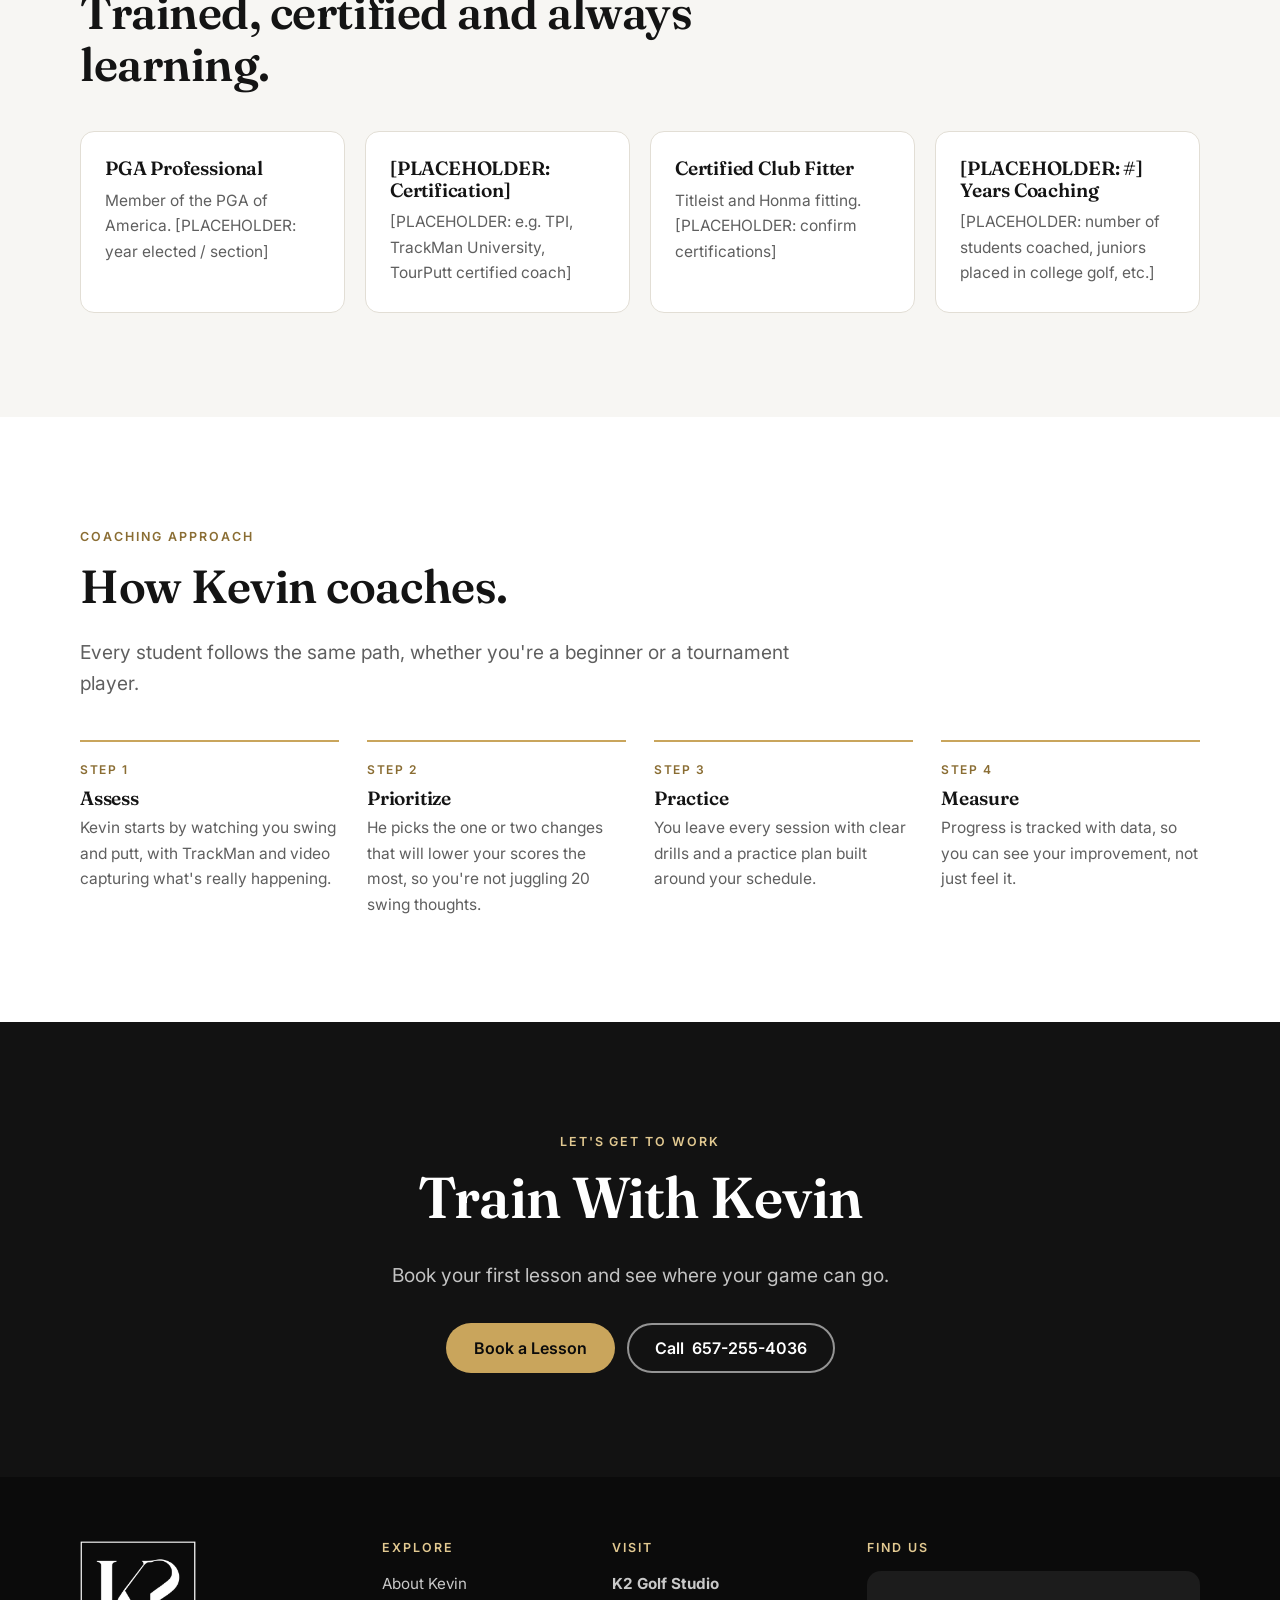
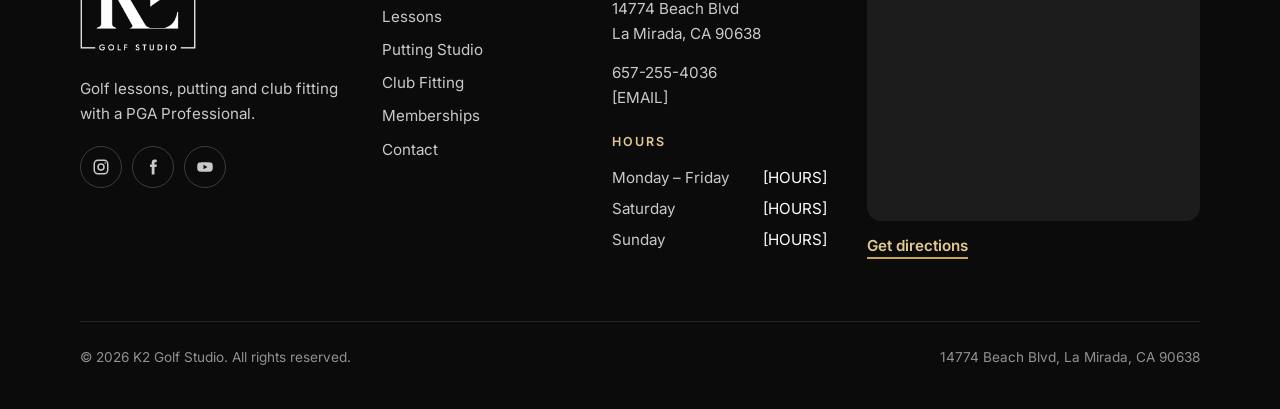
==== commit 02879ac3: "Add Kevin's full name (Kevin Kim) to config, page titles, descriptions and alt text Co-Authored-By: " ====
--- a/about.html
+++ b/about.html
@@ -3,13 +3,13 @@
 <head>
   <meta charset="utf-8">
   <meta name="viewport" content="width=device-width, initial-scale=1">
-  <title>About Kevin, PGA Professional | K2 Golf Studio, La Mirada</title>
-  <meta name="description" content="Meet Kevin, PGA Professional and owner of K2 Golf Studio in La Mirada, CA. Learn about his background, coaching philosophy and how he helps golfers of every level improve.">
+  <title>About Kevin Kim, PGA Professional | K2 Golf Studio, La Mirada</title>
+  <meta name="description" content="Meet Kevin Kim, PGA Professional and owner of K2 Golf Studio in La Mirada, CA. Learn about his background, coaching philosophy and how he helps golfers of every level improve.">
   <meta name="theme-color" content="#0b0b0b">
   <meta property="og:type" content="website">
   <meta property="og:site_name" content="K2 Golf Studio">
-  <meta property="og:title" content="About Kevin | K2 Golf Studio">
-  <meta property="og:description" content="Meet Kevin, PGA Professional and owner of K2 Golf Studio in La Mirada, CA. Learn about his background, coaching philosophy and how he helps golfers of every level improve.">
+  <meta property="og:title" content="About Kevin Kim | K2 Golf Studio">
+  <meta property="og:description" content="Meet Kevin Kim, PGA Professional and owner of K2 Golf Studio in La Mirada, CA. Learn about his background, coaching philosophy and how he helps golfers of every level improve.">
   <!-- <meta property="og:image" content="[SITE_URL]/images/og-image.jpg"> -->
   <link rel="icon" href="images/favicon.png" type="image/png">
   <link rel="apple-touch-icon" href="images/apple-touch-icon.png">
@@ -51,7 +51,7 @@
 
     <section class="page-hero">
       <div class="container">
-        <span class="eyebrow eyebrow--light">About Kevin</span>
+        <span class="eyebrow eyebrow--light">About Kevin Kim</span>
         <h1>A PGA Professional who coaches the golfer in front of him.</h1>
         <p>Kevin built K2 Golf Studio to give La Mirada golfers one place to get better, with expert coaching, the right technology and properly fit clubs.</p>
         <div class="btn-row">
@@ -63,12 +63,12 @@
     <section class="section section--white" aria-labelledby="story-title">
       <div class="container split">
         <div class="kevin__photo">
-          <!-- Replace with <img src="images/....jpg" alt="Kevin, PGA Professional and owner of K2 Golf Studio in La Mirada" loading="lazy"> -->
-          <div class="photo-ph" role="img" aria-label="Kevin, PGA Professional and owner of K2 Golf Studio in La Mirada">[PHOTO: Kevin headshot]</div>
+          <!-- Replace with <img src="images/....jpg" alt="Kevin Kim, PGA Professional and owner of K2 Golf Studio in La Mirada" loading="lazy"> -->
+          <div class="photo-ph" role="img" aria-label="Kevin Kim, PGA Professional and owner of K2 Golf Studio in La Mirada">[PHOTO: Kevin headshot]</div>
         </div>
         <div class="prose">
           <span class="eyebrow">Kevin's Story</span>
-          <h2 id="story-title">Hi, I'm <span data-k2="coachFullName">Kevin</span>.</h2>
+          <h2 id="story-title">Hi, I'm Kevin.</h2>
           <p>[PLACEHOLDER: How Kevin got into golf, his playing background (high school, college, competitive or tour experience), and when he started teaching.]</p>
           <p>[PLACEHOLDER: Where Kevin has taught before opening K2 Golf Studio, notable students or results, and what he enjoys most about coaching.]</p>
           <p>[PLACEHOLDER: Why he opened K2 Golf Studio in La Mirada and what he wants every student to feel when they walk in.]</p>
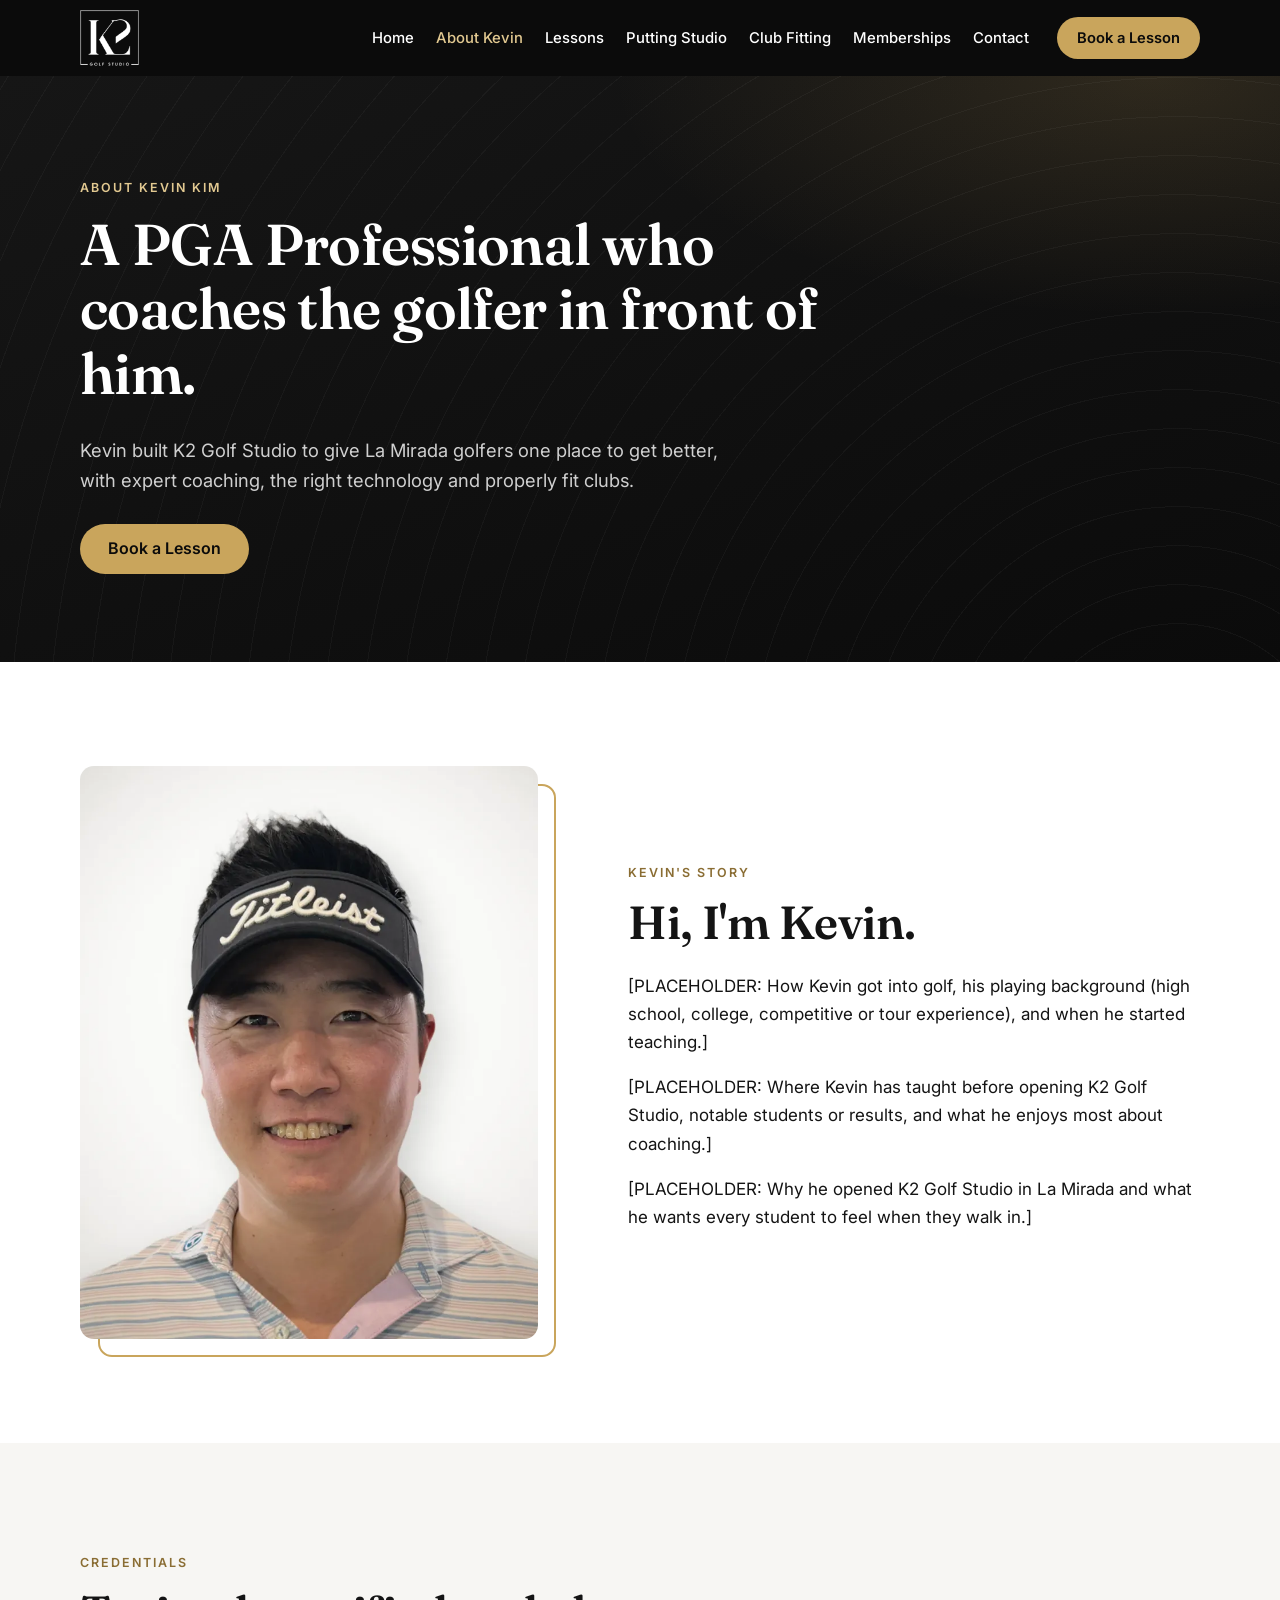
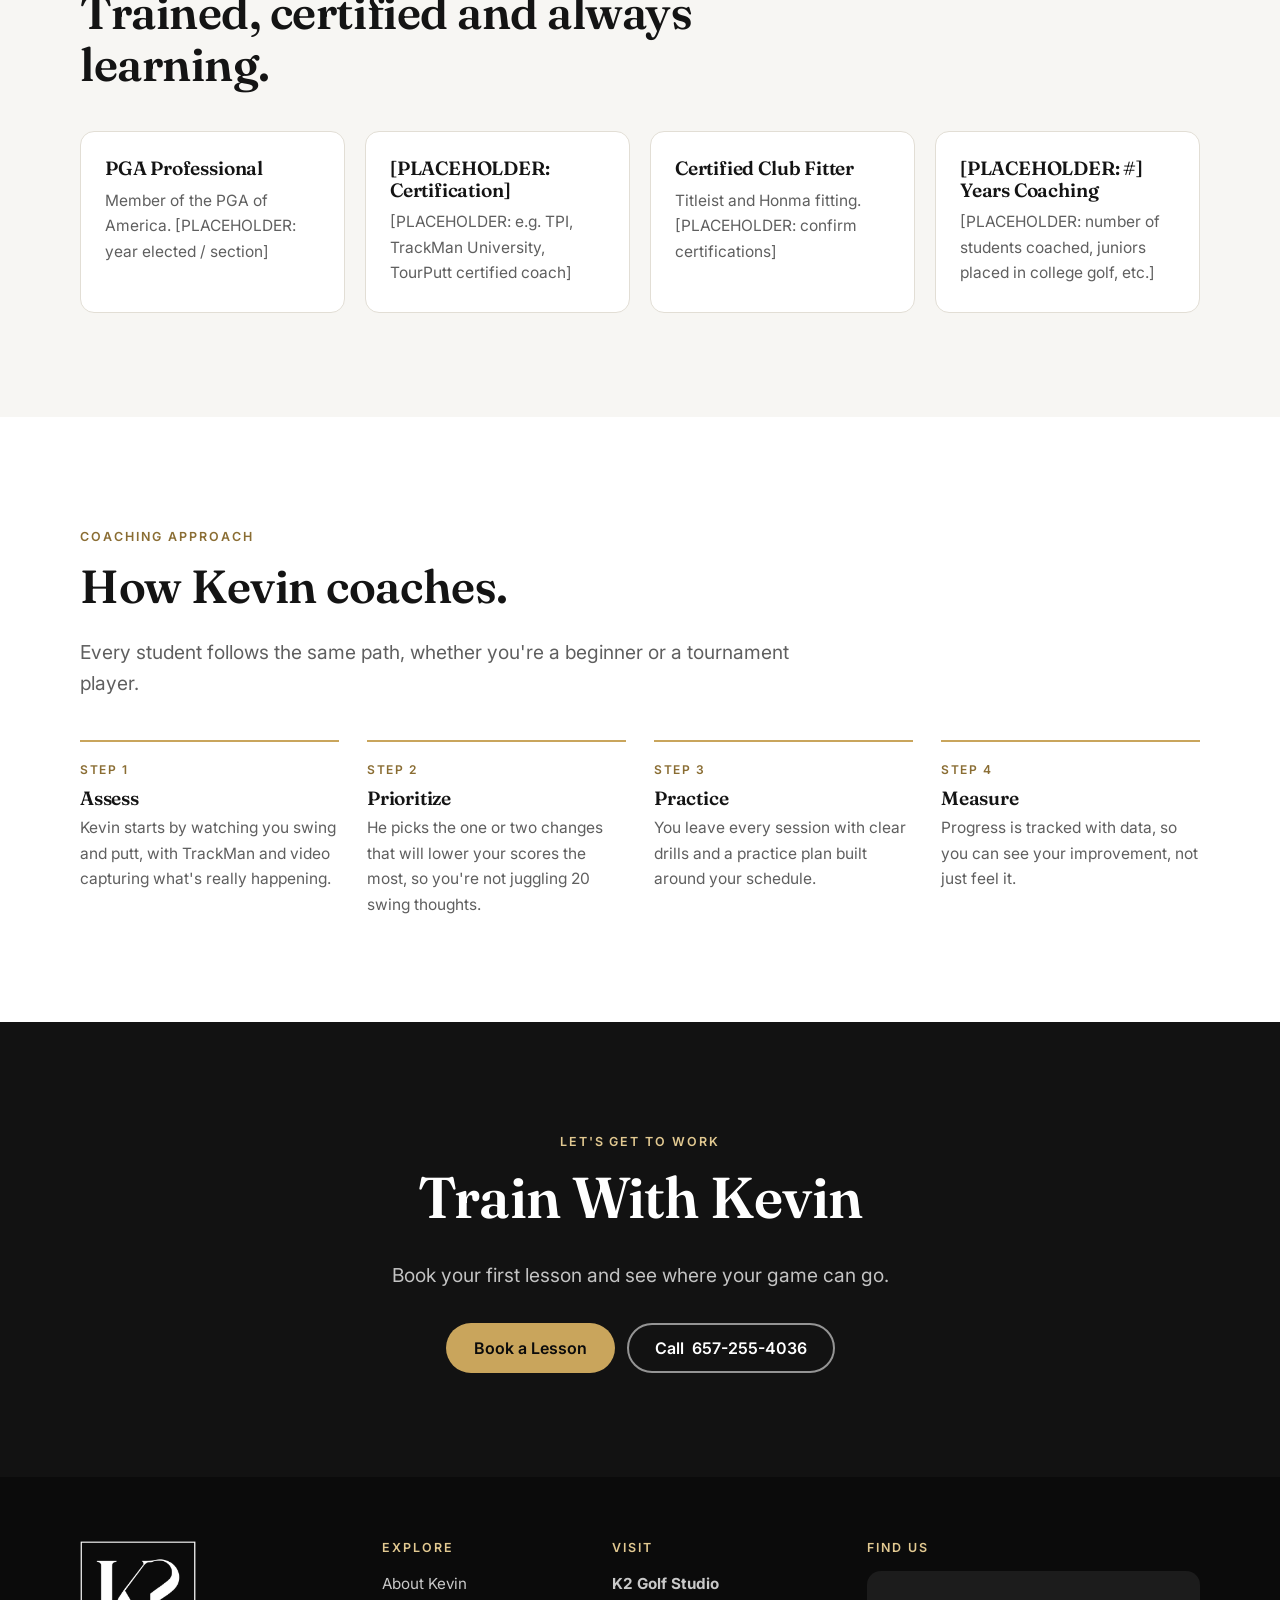
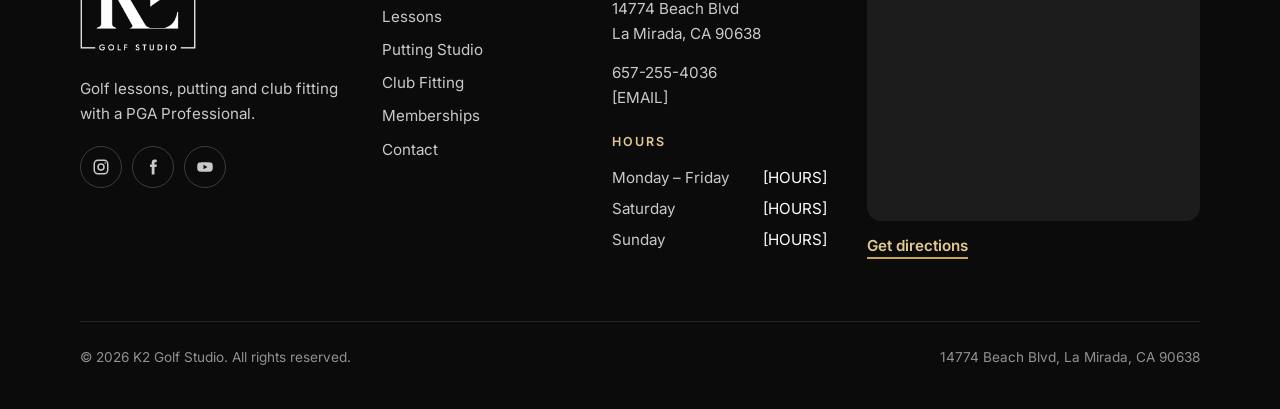
==== commit b451c995: "Add Kevin Kim's headshot to the homepage and About page Co-Authored-By: Claude Opus 5.5 <noreply@ant" ====
--- a/about.html
+++ b/about.html
@@ -63,8 +63,10 @@
     <section class="section section--white" aria-labelledby="story-title">
       <div class="container split">
         <div class="kevin__photo">
-          <!-- Replace with <img src="images/....jpg" alt="Kevin Kim, PGA Professional and owner of K2 Golf Studio in La Mirada" loading="lazy"> -->
-          <div class="photo-ph" role="img" aria-label="Kevin Kim, PGA Professional and owner of K2 Golf Studio in La Mirada">[PHOTO: Kevin headshot]</div>
+          <picture>
+            <source srcset="images/kevin-kim.webp" type="image/webp">
+            <img class="photo" src="images/kevin-kim.jpg" alt="Kevin Kim, PGA Professional and owner of K2 Golf Studio in La Mirada" width="800" height="1000">
+          </picture>
         </div>
         <div class="prose">
           <span class="eyebrow">Kevin's Story</span>
--- a/css/styles.css
+++ b/css/styles.css
@@ -250,6 +250,7 @@
   border: 2px solid var(--gold); border-radius: var(--radius); z-index: 0;
 }
 .kevin__photo > * { position: relative; z-index: 1; }
+.photo { width: 100%; aspect-ratio: 4 / 5; object-fit: cover; border-radius: var(--radius); background: var(--sand); }
 .creds { list-style: none; padding: 0; margin: 24px 0 30px; display: grid; gap: 12px; }
 .creds li { display: flex; gap: 12px; align-items: flex-start; }
 .creds svg { flex: none; margin-top: 4px; color: var(--gold); }
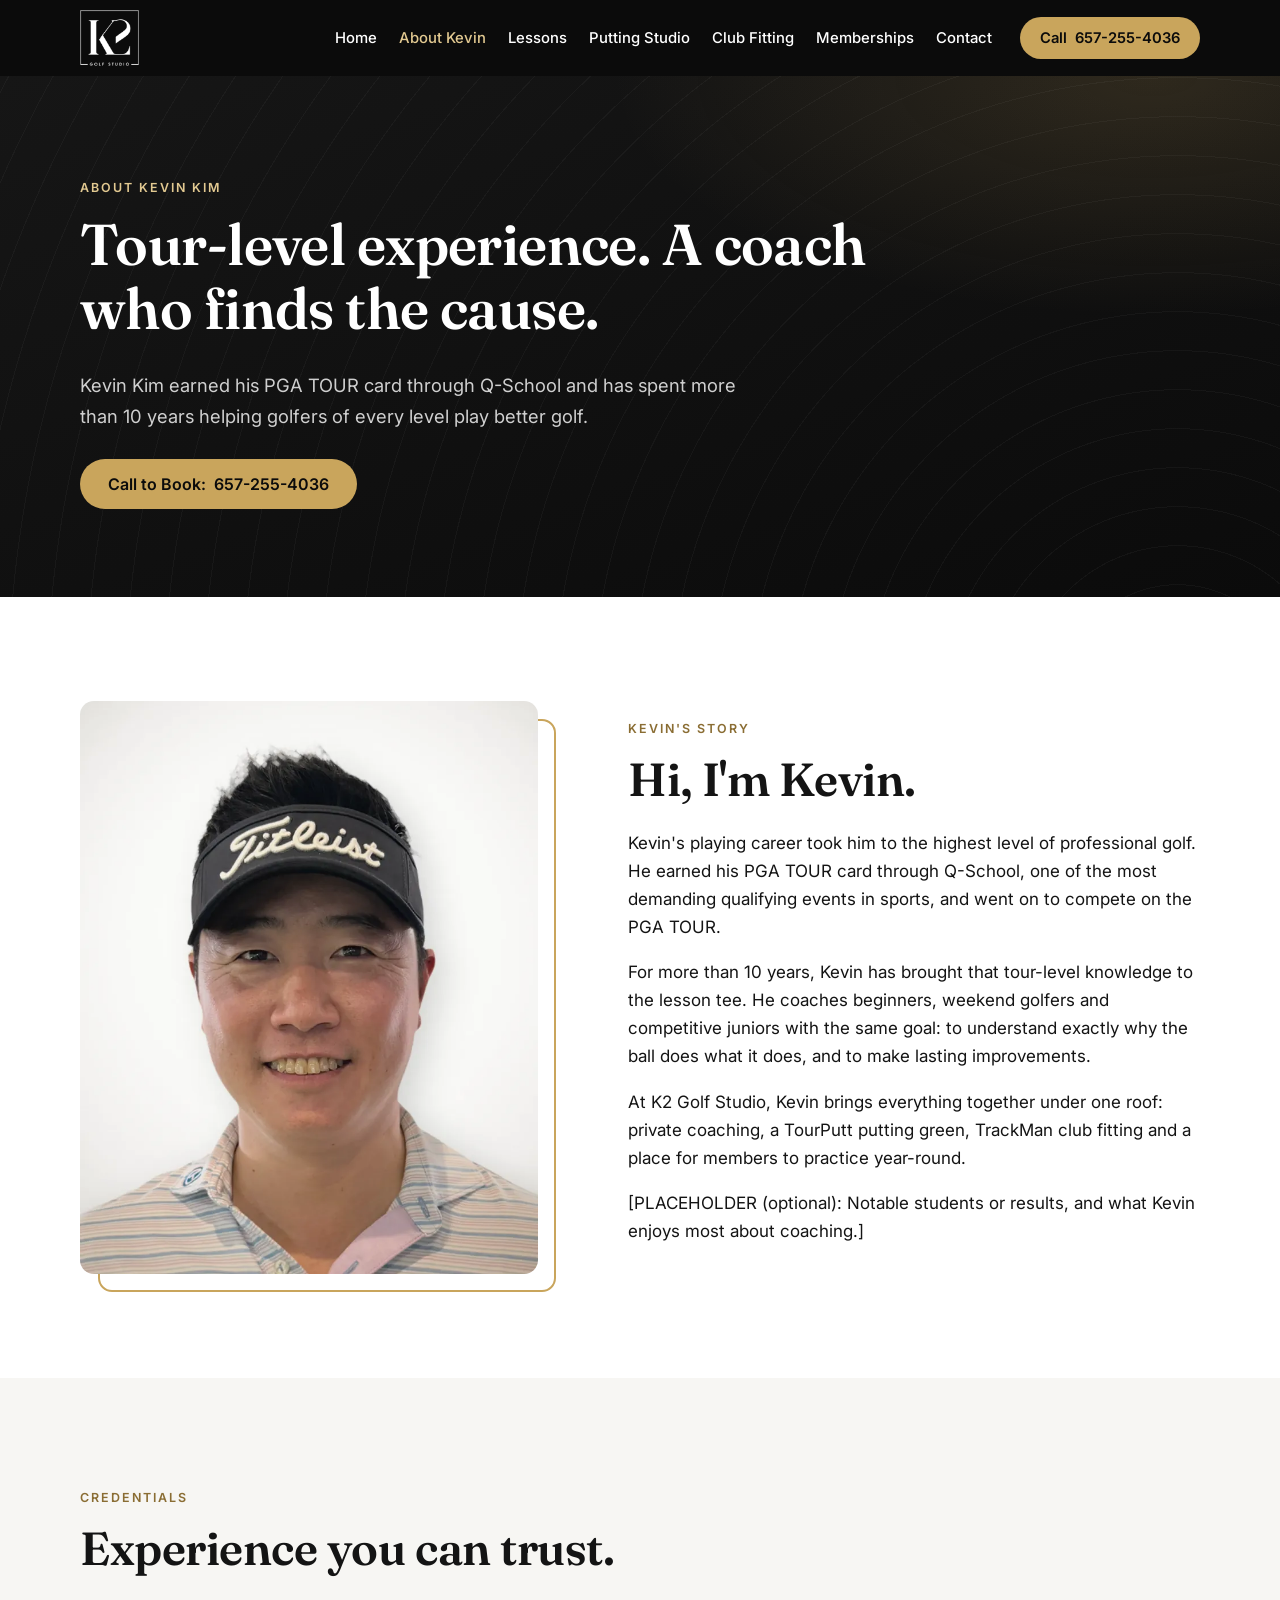
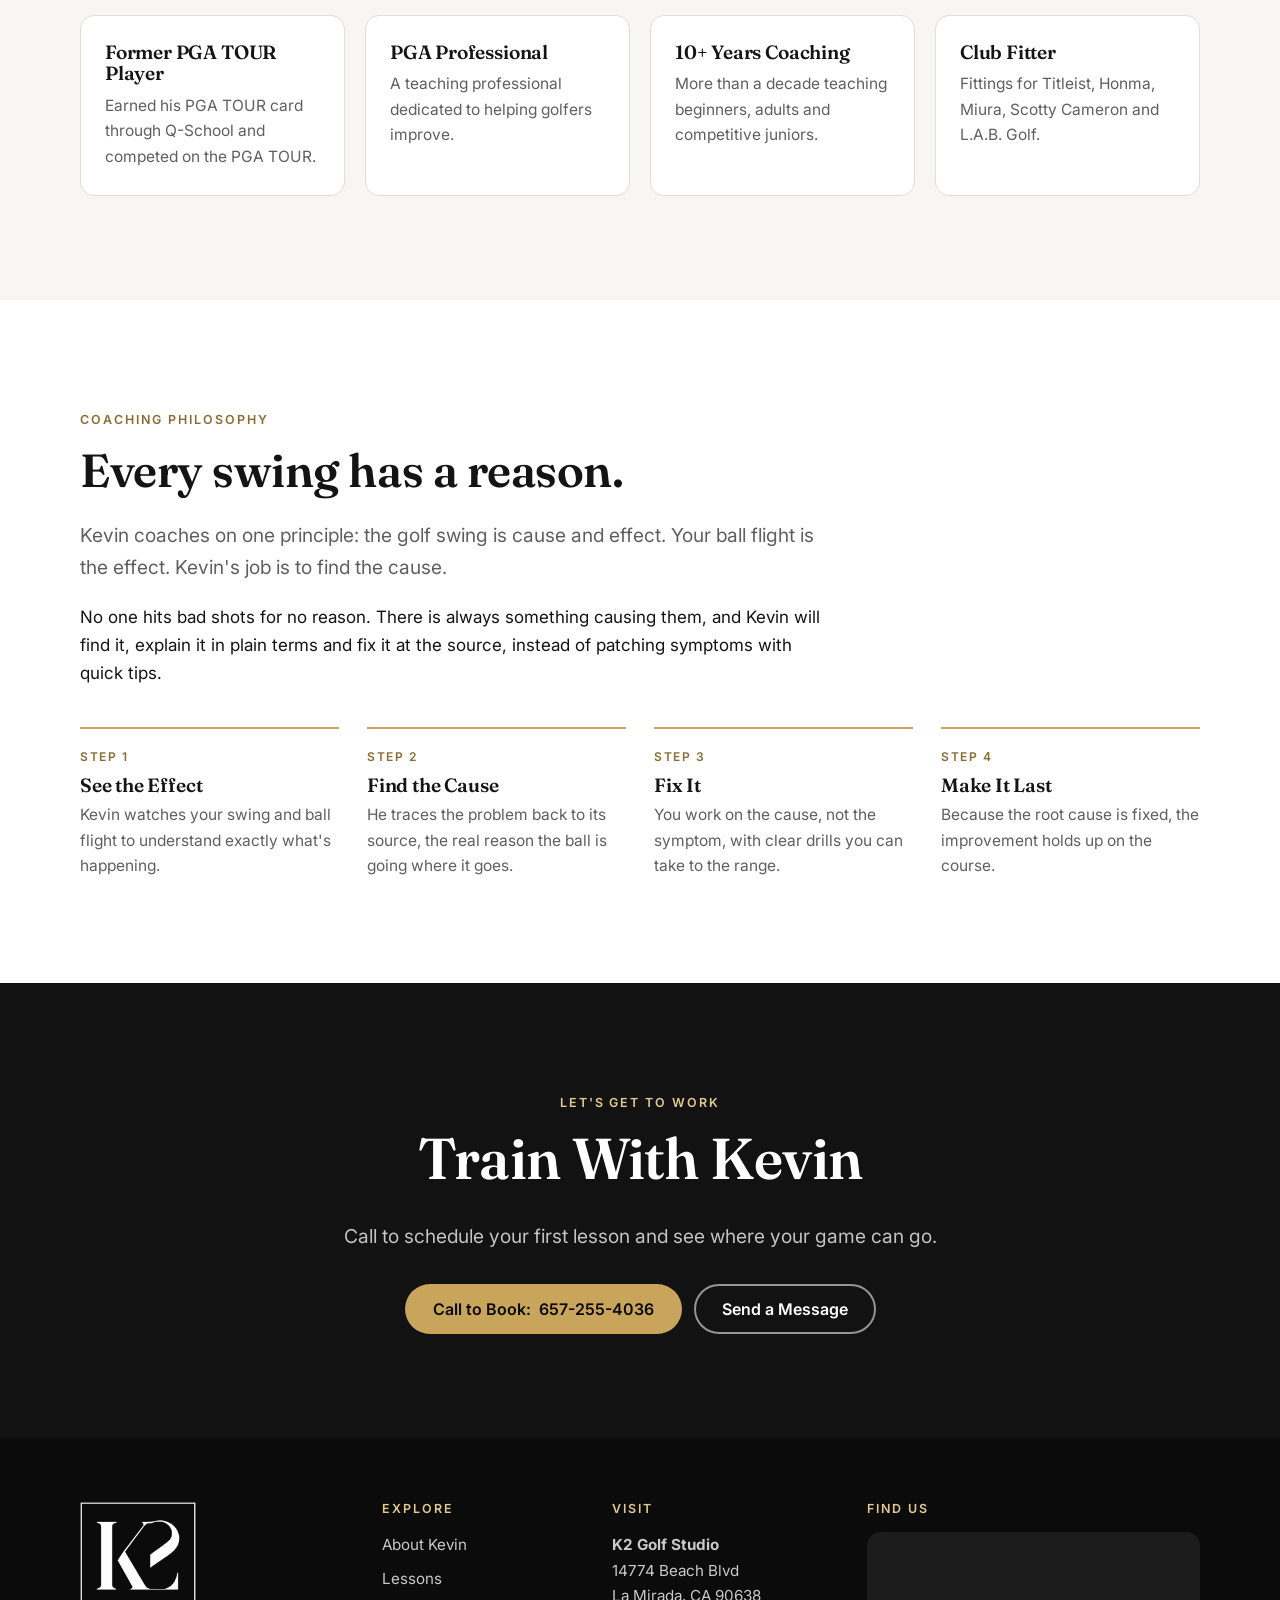
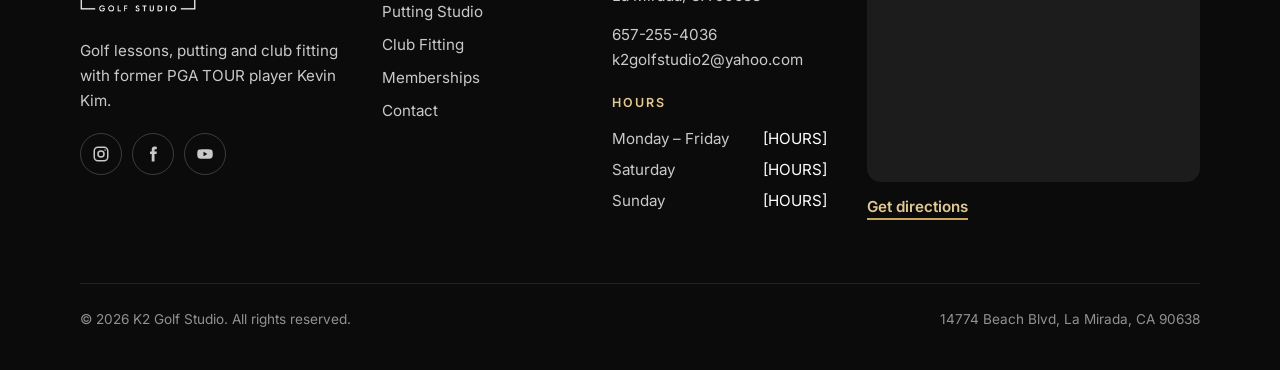
==== commit 4d14ef3b: "Replace booking links with call buttons and add Kevin's lesson, fitting and membership details - All" ====
--- a/about.html
+++ b/about.html
@@ -4,12 +4,12 @@
   <meta charset="utf-8">
   <meta name="viewport" content="width=device-width, initial-scale=1">
   <title>About Kevin Kim, PGA Professional | K2 Golf Studio, La Mirada</title>
-  <meta name="description" content="Meet Kevin Kim, PGA Professional and owner of K2 Golf Studio in La Mirada, CA. Learn about his background, coaching philosophy and how he helps golfers of every level improve.">
+  <meta name="description" content="Meet Kevin Kim, former PGA TOUR player, PGA Professional and owner of K2 Golf Studio in La Mirada, CA. More than 10 years coaching golfers of every level.">
   <meta name="theme-color" content="#0b0b0b">
   <meta property="og:type" content="website">
   <meta property="og:site_name" content="K2 Golf Studio">
   <meta property="og:title" content="About Kevin Kim | K2 Golf Studio">
-  <meta property="og:description" content="Meet Kevin Kim, PGA Professional and owner of K2 Golf Studio in La Mirada, CA. Learn about his background, coaching philosophy and how he helps golfers of every level improve.">
+  <meta property="og:description" content="Meet Kevin Kim, former PGA TOUR player, PGA Professional and owner of K2 Golf Studio in La Mirada, CA. More than 10 years coaching golfers of every level.">
   <!-- <meta property="og:image" content="[SITE_URL]/images/og-image.jpg"> -->
   <link rel="icon" href="images/favicon.png" type="image/png">
   <link rel="apple-touch-icon" href="images/apple-touch-icon.png">
@@ -42,7 +42,7 @@
           <li><a href="memberships.html">Memberships</a></li>
           <li><a href="contact.html">Contact</a></li>
         </ul>
-        <a class="btn btn--gold btn--sm" href="[BOOKING_LINK]" data-k2-href="booking">Book a Lesson</a>
+        <a class="btn btn--gold btn--sm" href="tel:+16572554036" data-k2-href="tel">Call <span data-k2="phone">657-255-4036</span></a>
       </nav>
     </div>
   </header>
@@ -52,10 +52,10 @@
     <section class="page-hero">
       <div class="container">
         <span class="eyebrow eyebrow--light">About Kevin Kim</span>
-        <h1>A PGA Professional who coaches the golfer in front of him.</h1>
-        <p>Kevin built K2 Golf Studio to give La Mirada golfers one place to get better, with expert coaching, the right technology and properly fit clubs.</p>
+        <h1>Tour-level experience. A coach who finds the cause.</h1>
+        <p>Kevin Kim earned his PGA TOUR card through Q-School and has spent more than 10 years helping golfers of every level play better golf.</p>
         <div class="btn-row">
-          <a class="btn btn--gold" href="[BOOKING_LINK]" data-k2-href="booking">Book a Lesson</a>
+          <a class="btn btn--gold" href="tel:+16572554036" data-k2-href="tel">Call to Book: <span data-k2="phone">657-255-4036</span></a>
         </div>
       </div>
     </section>
@@ -71,9 +71,10 @@
         <div class="prose">
           <span class="eyebrow">Kevin's Story</span>
           <h2 id="story-title">Hi, I'm Kevin.</h2>
-          <p>[PLACEHOLDER: How Kevin got into golf, his playing background (high school, college, competitive or tour experience), and when he started teaching.]</p>
-          <p>[PLACEHOLDER: Where Kevin has taught before opening K2 Golf Studio, notable students or results, and what he enjoys most about coaching.]</p>
-          <p>[PLACEHOLDER: Why he opened K2 Golf Studio in La Mirada and what he wants every student to feel when they walk in.]</p>
+          <p>Kevin's playing career took him to the highest level of professional golf. He earned his PGA TOUR card through Q-School, one of the most demanding qualifying events in sports, and went on to compete on the PGA TOUR.</p>
+          <p>For more than 10 years, Kevin has brought that tour-level knowledge to the lesson tee. He coaches beginners, weekend golfers and competitive juniors with the same goal: to understand exactly why the ball does what it does, and to make lasting improvements.</p>
+          <p>At K2 Golf Studio, Kevin brings everything together under one roof: private coaching, a TourPutt putting green, TrackMan club fitting and a place for members to practice year-round.</p>
+          <p>[PLACEHOLDER (optional): Notable students or results, and what Kevin enjoys most about coaching.]</p>
         </div>
       </div>
     </section>
@@ -82,13 +83,13 @@
       <div class="container">
         <div class="section-head">
           <span class="eyebrow">Credentials</span>
-          <h2 id="creds-title">Trained, certified and always learning.</h2>
+          <h2 id="creds-title">Experience you can trust.</h2>
         </div>
         <div class="tiles tiles--4">
-          <div class="tile"><h3>PGA Professional</h3><p>Member of the PGA of America. [PLACEHOLDER: year elected / section]</p></div>
-          <div class="tile"><h3>[PLACEHOLDER: Certification]</h3><p>[PLACEHOLDER: e.g. TPI, TrackMan University, TourPutt certified coach]</p></div>
-          <div class="tile"><h3>Certified Club Fitter</h3><p>Titleist and Honma fitting. [PLACEHOLDER: confirm certifications]</p></div>
-          <div class="tile"><h3>[PLACEHOLDER: #] Years Coaching</h3><p>[PLACEHOLDER: number of students coached, juniors placed in college golf, etc.]</p></div>
+          <div class="tile"><h3>Former PGA TOUR Player</h3><p>Earned his PGA TOUR card through Q-School and competed on the PGA TOUR.</p></div>
+          <div class="tile"><h3>PGA Professional</h3><p>A teaching professional dedicated to helping golfers improve.</p></div>
+          <div class="tile"><h3>10+ Years Coaching</h3><p>More than a decade teaching beginners, adults and competitive juniors.</p></div>
+          <div class="tile"><h3>Club Fitter</h3><p>Fittings for Titleist, Honma, Miura, Scotty Cameron and L.A.B. Golf.</p></div>
         </div>
       </div>
     </section>
@@ -96,15 +97,16 @@
     <section class="section section--white" aria-labelledby="approach-title">
       <div class="container">
         <div class="section-head">
-          <span class="eyebrow">Coaching Approach</span>
-          <h2 id="approach-title">How Kevin coaches.</h2>
-          <p class="lead">Every student follows the same path, whether you're a beginner or a tournament player.</p>
+          <span class="eyebrow">Coaching Philosophy</span>
+          <h2 id="approach-title">Every swing has a reason.</h2>
+          <p class="lead">Kevin coaches on one principle: the golf swing is cause and effect. Your ball flight is the effect. Kevin's job is to find the cause.</p>
+          <p>No one hits bad shots for no reason. There is always something causing them, and Kevin will find it, explain it in plain terms and fix it at the source, instead of patching symptoms with quick tips.</p>
         </div>
         <ol class="steps steps--4">
-          <li><h3>Assess</h3><p>Kevin starts by watching you swing and putt, with TrackMan and video capturing what's really happening.</p></li>
-          <li><h3>Prioritize</h3><p>He picks the one or two changes that will lower your scores the most, so you're not juggling 20 swing thoughts.</p></li>
-          <li><h3>Practice</h3><p>You leave every session with clear drills and a practice plan built around your schedule.</p></li>
-          <li><h3>Measure</h3><p>Progress is tracked with data, so you can see your improvement, not just feel it.</p></li>
+          <li><h3>See the Effect</h3><p>Kevin watches your swing and ball flight to understand exactly what's happening.</p></li>
+          <li><h3>Find the Cause</h3><p>He traces the problem back to its source, the real reason the ball is going where it goes.</p></li>
+          <li><h3>Fix It</h3><p>You work on the cause, not the symptom, with clear drills you can take to the range.</p></li>
+          <li><h3>Make It Last</h3><p>Because the root cause is fixed, the improvement holds up on the course.</p></li>
         </ol>
       </div>
     </section>
@@ -113,10 +115,10 @@
       <div class="container">
         <span class="eyebrow eyebrow--light">Let's Get to Work</span>
         <h2 id="cta-title">Train With Kevin</h2>
-        <p class="lead">Book your first lesson and see where your game can go.</p>
+        <p class="lead">Call to schedule your first lesson and see where your game can go.</p>
         <div class="btn-row">
-          <a class="btn btn--gold" href="[BOOKING_LINK]" data-k2-href="booking">Book a Lesson</a>
-          <a class="btn btn--outline-light" href="tel:+16572554036" data-k2-href="tel">Call <span data-k2="phone">657-255-4036</span></a>
+          <a class="btn btn--gold" href="tel:+16572554036" data-k2-href="tel">Call to Book: <span data-k2="phone">657-255-4036</span></a>
+          <a class="btn btn--outline-light" href="contact.html#message">Send a Message</a>
         </div>
       </div>
     </section>
@@ -130,7 +132,7 @@
           <a class="logo logo--footer" href="index.html">
             <img class="logo__img" src="images/k2-logo-white.png" alt="K2 Golf Studio home" width="380" height="360" loading="lazy">
           </a>
-          <p style="margin-top:18px">Golf lessons, putting and club fitting with a PGA Professional.</p>
+          <p style="margin-top:18px">Golf lessons, putting and club fitting with former PGA TOUR player Kevin Kim.</p>
           <div class="social">
             <a href="[INSTAGRAM_URL]" data-k2-href="instagram" aria-label="Instagram" target="_blank" rel="noopener">
               <svg width="18" height="18" viewBox="0 0 24 24" fill="none" stroke="currentColor" stroke-width="2" aria-hidden="true"><rect x="3" y="3" width="18" height="18" rx="5"/><circle cx="12" cy="12" r="4"/><circle cx="17.5" cy="6.5" r="1" fill="currentColor" stroke="none"/></svg>
@@ -187,8 +189,8 @@
 
   <!-- Mobile quick-action bar -->
   <div class="mobile-bar">
-    <a class="btn btn--outline-light" href="tel:+16572554036" data-k2-href="tel">Call</a>
-    <a class="btn btn--gold" href="[BOOKING_LINK]" data-k2-href="booking">Book a Lesson</a>
+    <a class="btn btn--outline-light" href="contact.html#message">Message</a>
+    <a class="btn btn--gold" href="tel:+16572554036" data-k2-href="tel">Call to Book</a>
   </div>
 </body>
 </html>
--- a/css/styles.css
+++ b/css/styles.css
@@ -296,6 +296,9 @@
 /* ---------- Plans ---------- */
 .plans { display: grid; gap: 22px; align-items: stretch; }
 @media (min-width: 900px) { .plans { grid-template-columns: repeat(3, 1fr); } }
+@media (min-width: 760px) { .plans--2 { grid-template-columns: repeat(2, 1fr); max-width: 860px; margin: 0 auto; } }
+.price-group + .price-group { margin-top: 28px; }
+.price-group h3.price-group__title { font-size: 1.15rem; margin: 0 0 12px; }
 .plan {
   position: relative;
   display: flex; flex-direction: column;
@@ -512,6 +515,16 @@
   background: var(--gold-tint); border-left: 3px solid var(--gold);
   padding: 14px 18px; border-radius: 0 var(--radius-sm) var(--radius-sm) 0; font-size: .95rem; margin: 0 0 24px;
 }
+
+/* Compare table */
+.compare-wrap { overflow-x: auto; border: 1px solid var(--line); border-radius: var(--radius); background: var(--white); }
+.compare { width: 100%; border-collapse: collapse; min-width: 520px; }
+.compare th, .compare td { padding: 16px 20px; text-align: left; border-bottom: 1px solid var(--line); font-size: .97rem; }
+.compare thead th { font-size: .78rem; letter-spacing: .14em; text-transform: uppercase; color: var(--gold-dark); font-weight: 600; }
+.compare tbody th { font-weight: 500; }
+.compare td { white-space: nowrap; }
+.compare tr:last-child th, .compare tr:last-child td { border-bottom: 0; }
+.compare__price th, .compare__price td { font-family: var(--font-display); font-size: 1.15rem; font-weight: 600; }
 
 /* Contact */
 .contact-grid { display: grid; gap: 32px; }
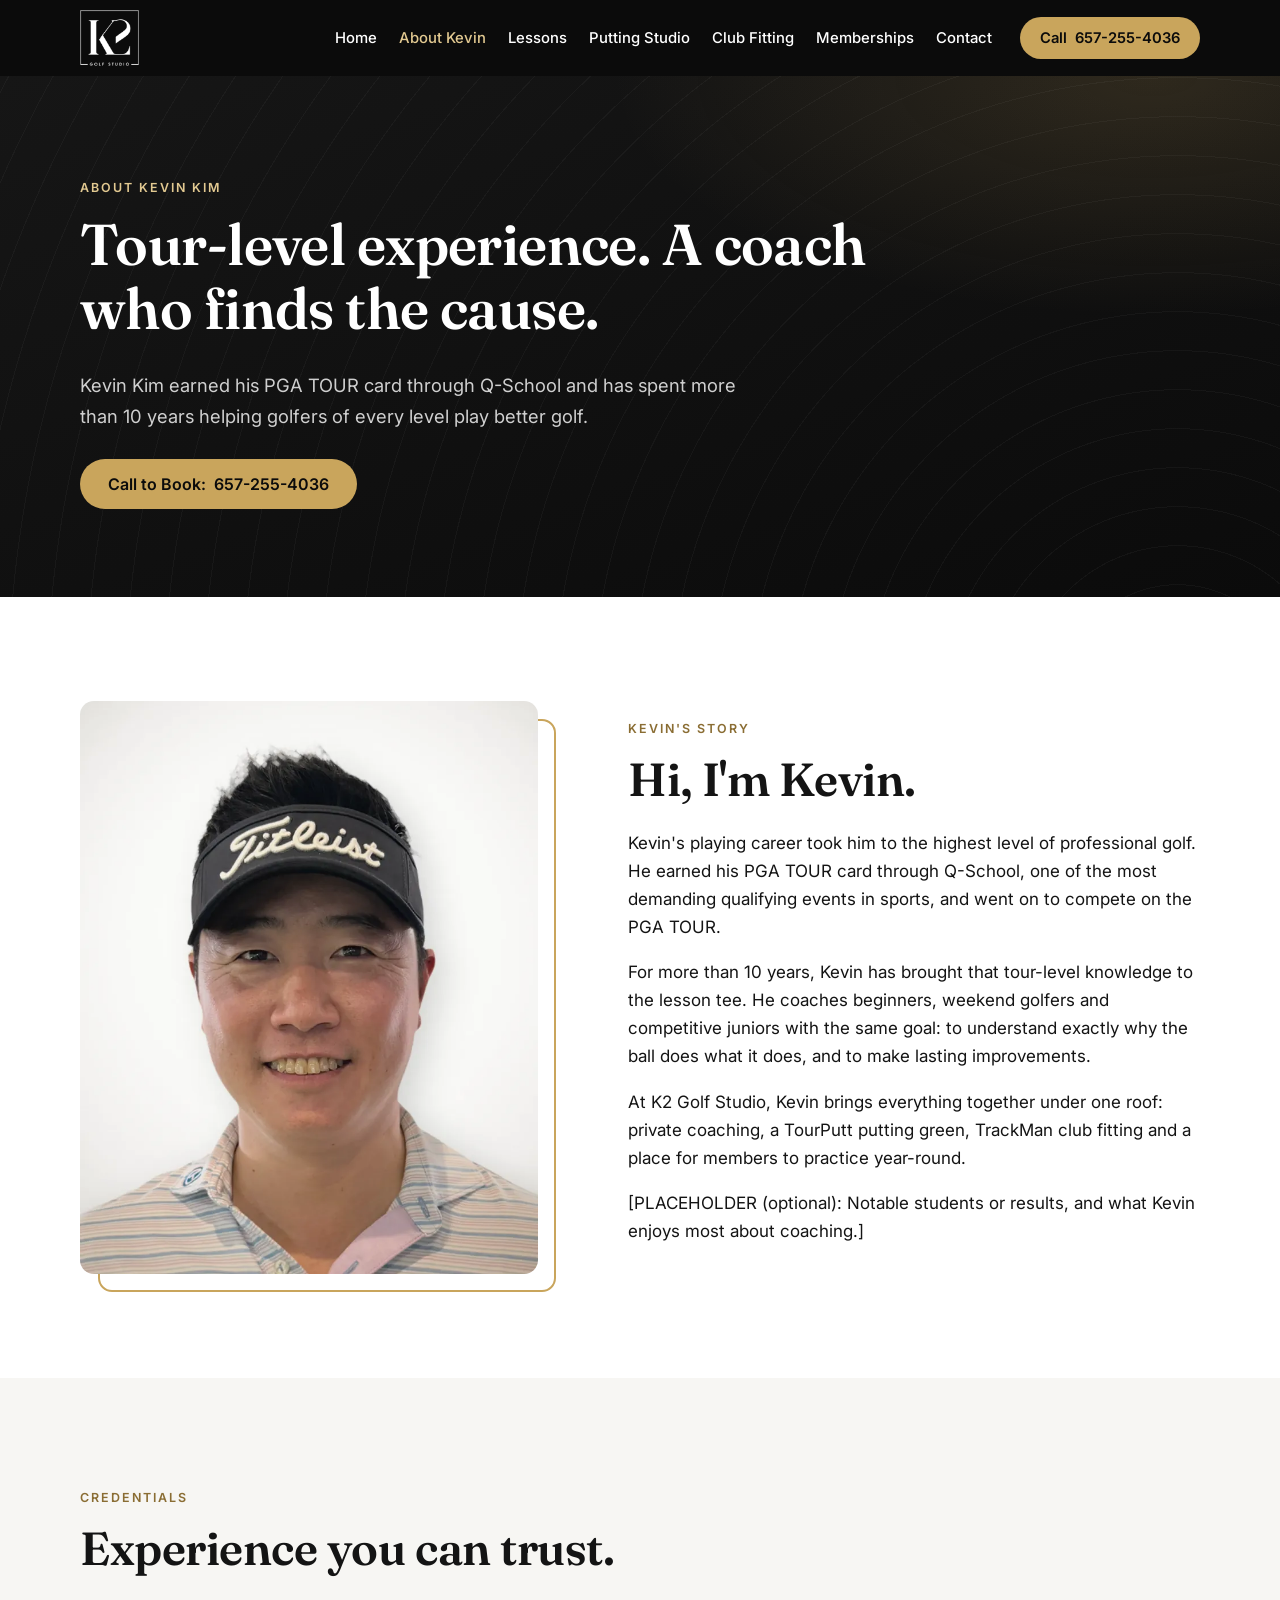
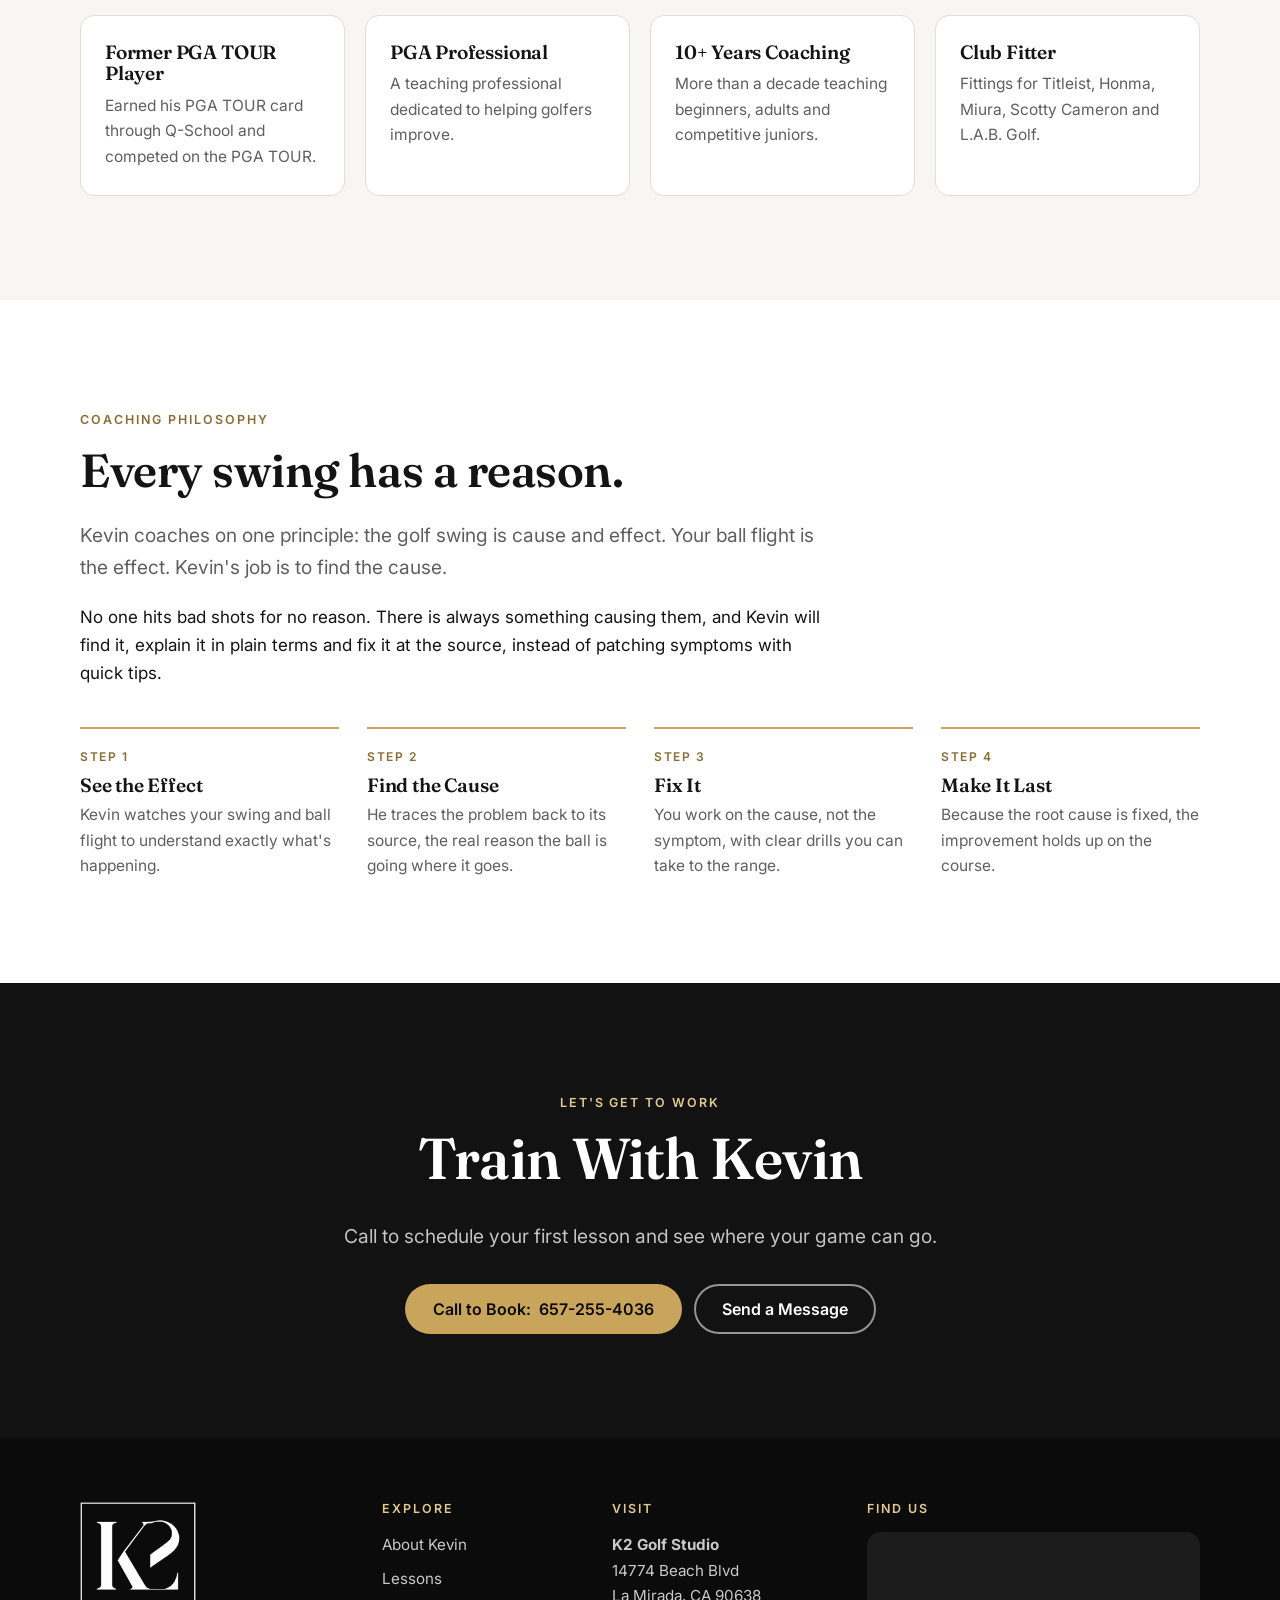
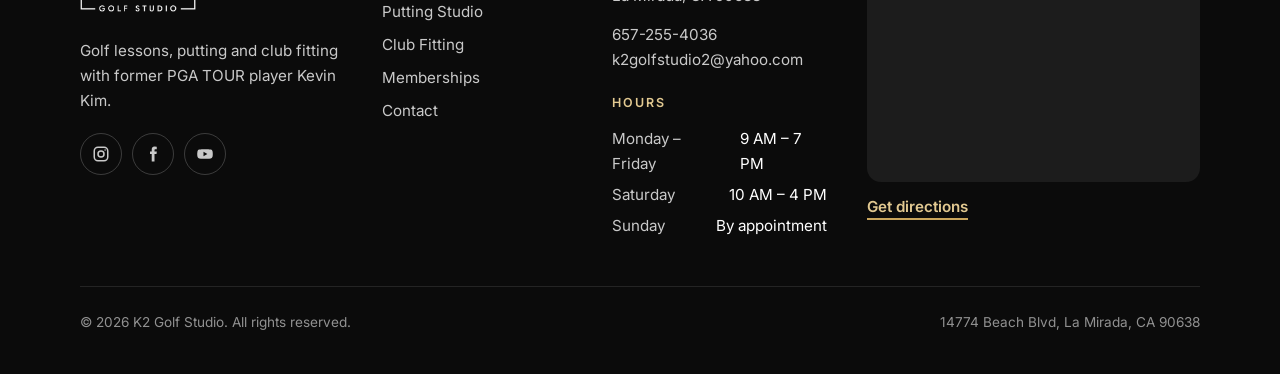
==== commit 20d0297f: "Add studio hours: Mon-Fri 9-7, Sat 10-4, Sun by appointment Co-Authored-By: Claude Opus 5.5 <noreply" ====
--- a/about.html
+++ b/about.html
@@ -169,7 +169,7 @@
           </p>
           <h4 style="margin-top:24px">Hours</h4>
           <ul class="hours" data-k2-hours>
-            <li><span>Hours</span><span>[HOURS]</span></li>
+            <li><span>Monday – Friday</span><span>9 AM – 7 PM</span></li><li><span>Saturday</span><span>10 AM – 4 PM</span></li><li><span>Sunday</span><span>By appointment</span></li>
           </ul>
         </div>
         <div>
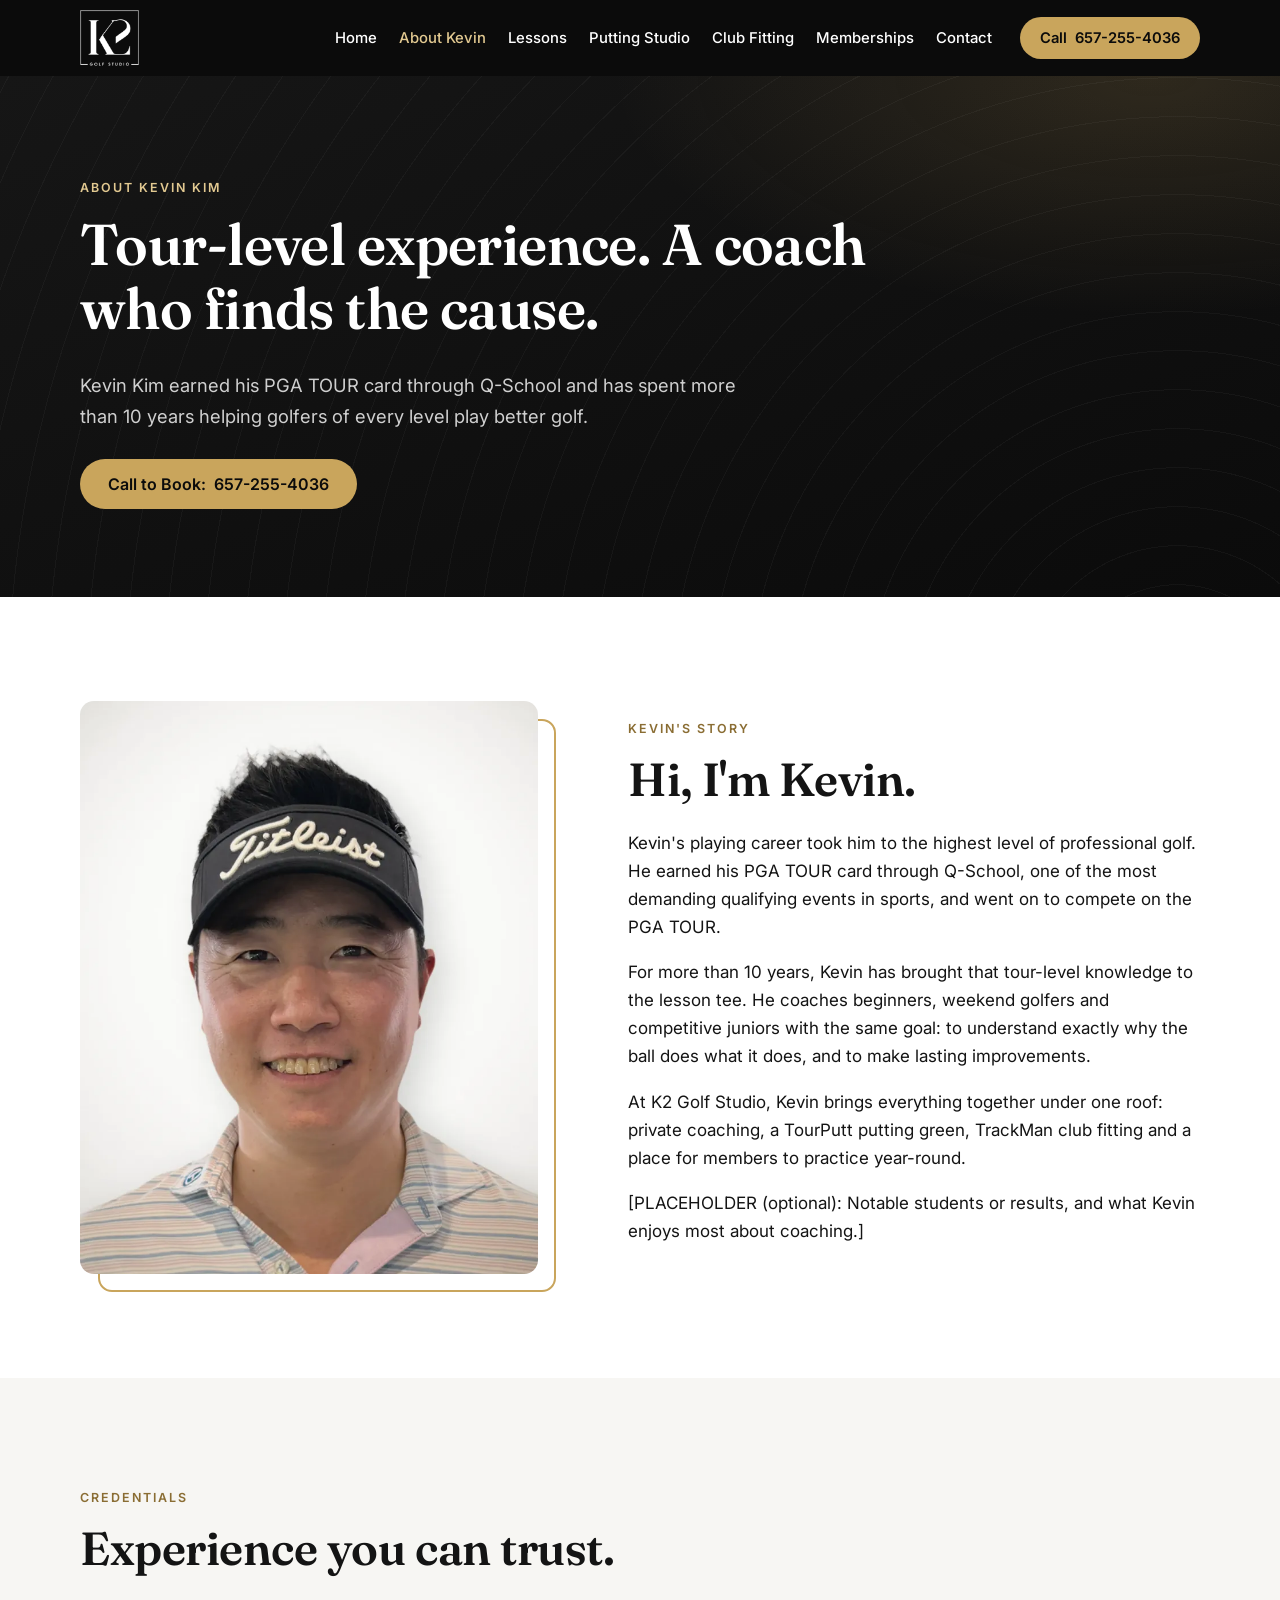
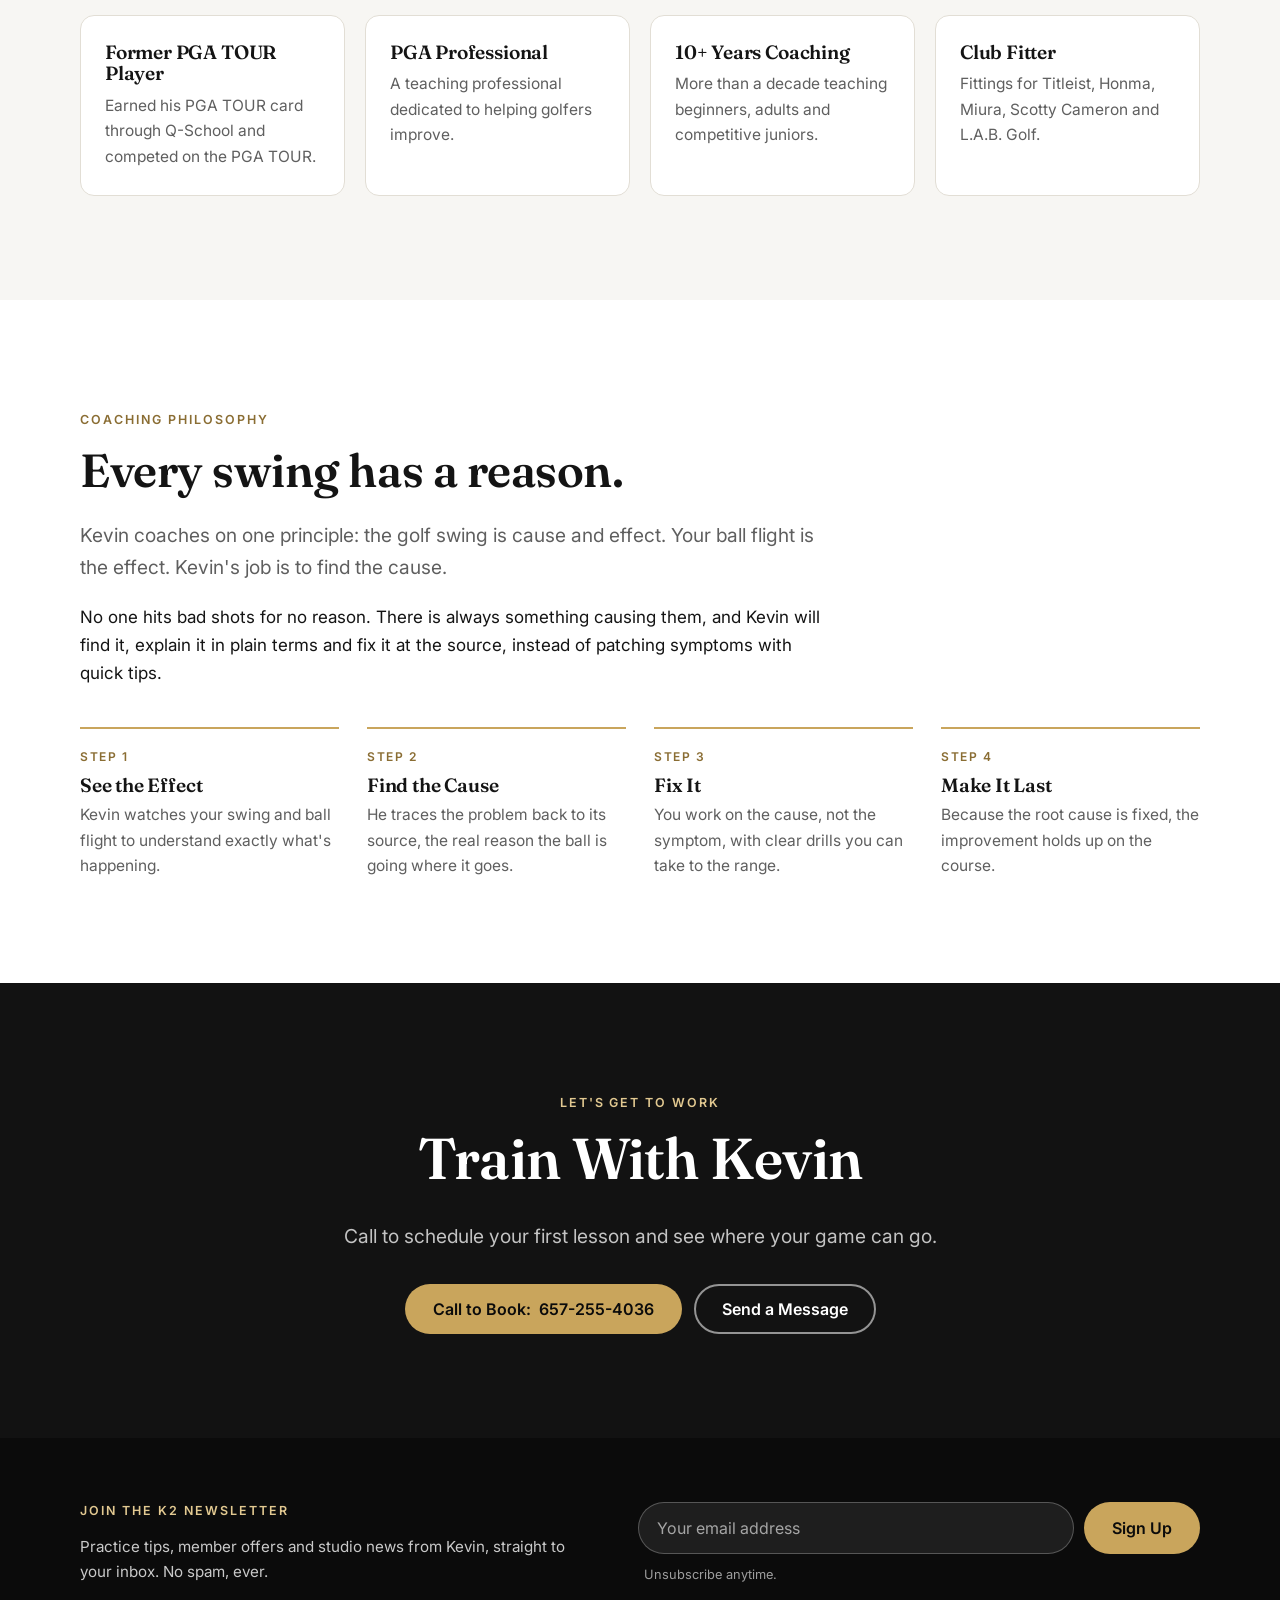
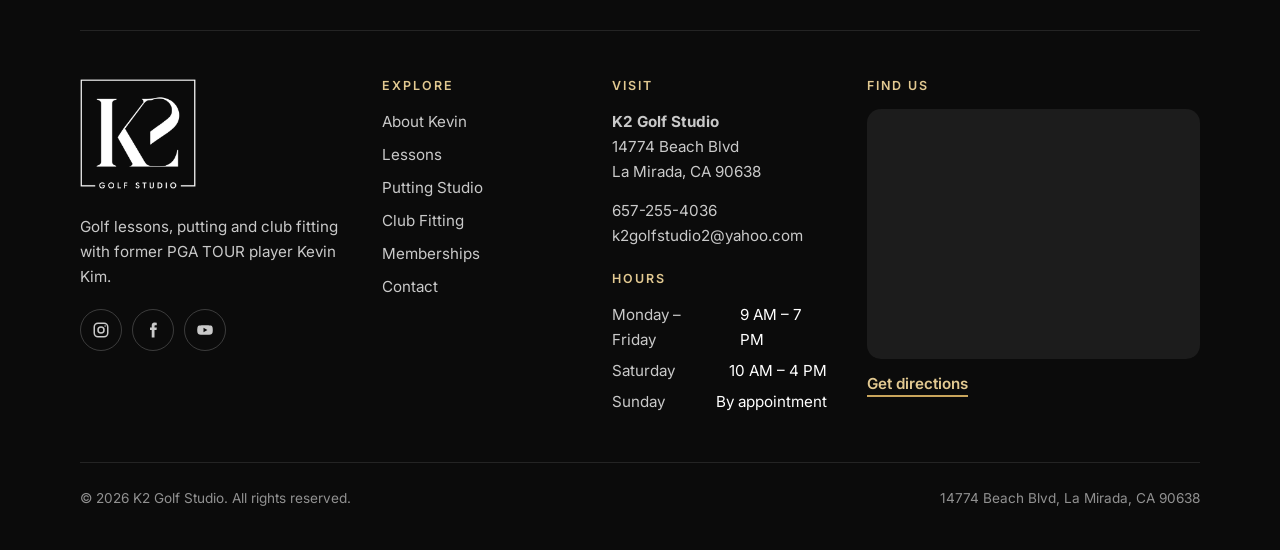
==== commit b3334049: "Add newsletter signup to footer on every page Moves the email signup from the home page into the sit" ====
--- a/about.html
+++ b/about.html
@@ -127,6 +127,21 @@
   <!-- ============ 9. FOOTER ============ -->
   <footer class="site-footer">
     <div class="container">
+      <div class="footer-signup">
+        <div>
+          <h4>Join the K2 Newsletter</h4>
+          <p>Practice tips, member offers and studio news from Kevin, straight to your inbox. No spam, ever.</p>
+        </div>
+        <!-- Newsletter signups. Works automatically on Netlify (Forms): find them in your Netlify dashboard under Forms > "newsletter", where you can export them as a CSV for Mailchimp etc. -->
+        <form class="signup-form" name="newsletter" method="POST" action="/subscribed.html" data-netlify="true" netlify-honeypot="bot-field">
+          <input type="hidden" name="form-name" value="newsletter">
+          <p hidden><label>Leave blank <input name="bot-field"></label></p>
+          <label class="sr-only" for="footer-email">Email address</label>
+          <input id="footer-email" type="email" name="email" placeholder="Your email address" autocomplete="email" required>
+          <button class="btn btn--gold" type="submit">Sign Up</button>
+          <small>Unsubscribe anytime.</small>
+        </form>
+      </div>
       <div class="footer-grid">
         <div>
           <a class="logo logo--footer" href="index.html">
--- a/css/styles.css
+++ b/css/styles.css
@@ -349,20 +349,6 @@
 .reviews-cta { text-align: center; margin-top: 36px; }
 
 /* ---------- Newsletter ---------- */
-.signup {
-  display: grid; gap: 28px; align-items: center;
-  background: var(--graphite);
-  color: var(--white);
-  border-radius: calc(var(--radius) * 1.5);
-  padding: 44px 26px;
-  position: relative; overflow: hidden;
-}
-.signup::after {
-  content: ""; position: absolute; right: -80px; top: -80px; width: 260px; height: 260px;
-  border-radius: 50%; border: 40px solid rgba(201,165,92,.12); pointer-events: none;
-}
-.signup h2 { margin-bottom: 10px; }
-.signup p { color: rgba(255,255,255,.78); margin: 0; }
 .signup-form { display: flex; flex-direction: column; gap: 10px; position: relative; z-index: 1; }
 .signup-form input {
   min-height: 52px; padding: 0 18px;
@@ -374,7 +360,6 @@
 .signup-form input:focus { outline: 2px solid var(--gold); outline-offset: 2px; }
 .signup-form small { color: rgba(255,255,255,.6); font-size: .8rem; padding-left: 6px; }
 @media (min-width: 860px) {
-  .signup { grid-template-columns: 1fr 1fr; padding: 60px 56px; gap: 48px; }
   .signup-form { flex-direction: row; flex-wrap: wrap; }
   .signup-form input { flex: 1; }
   .signup-form small { flex-basis: 100%; }
@@ -389,6 +374,15 @@
 /* ---------- Footer ---------- */
 .site-footer { background: var(--black); color: rgba(255,255,255,.78); font-size: .95rem; padding: 64px 0 110px; }
 .footer-grid { display: grid; gap: 40px; }
+.footer-signup {
+  display: grid; gap: 20px; align-items: center;
+  padding-bottom: 44px; margin-bottom: 48px; border-bottom: 1px solid rgba(255,255,255,.1);
+}
+.footer-signup h4 { margin-bottom: 8px; }
+.footer-signup p { margin: 0; max-width: 32em; }
+@media (min-width: 900px) {
+  .footer-signup { grid-template-columns: 1fr 1.1fr; gap: 48px; }
+}
 @media (min-width: 900px) {
   .footer-grid { grid-template-columns: 1.1fr .8fr .9fr 1.4fr; gap: 40px; }
   .site-footer { padding-bottom: 40px; }
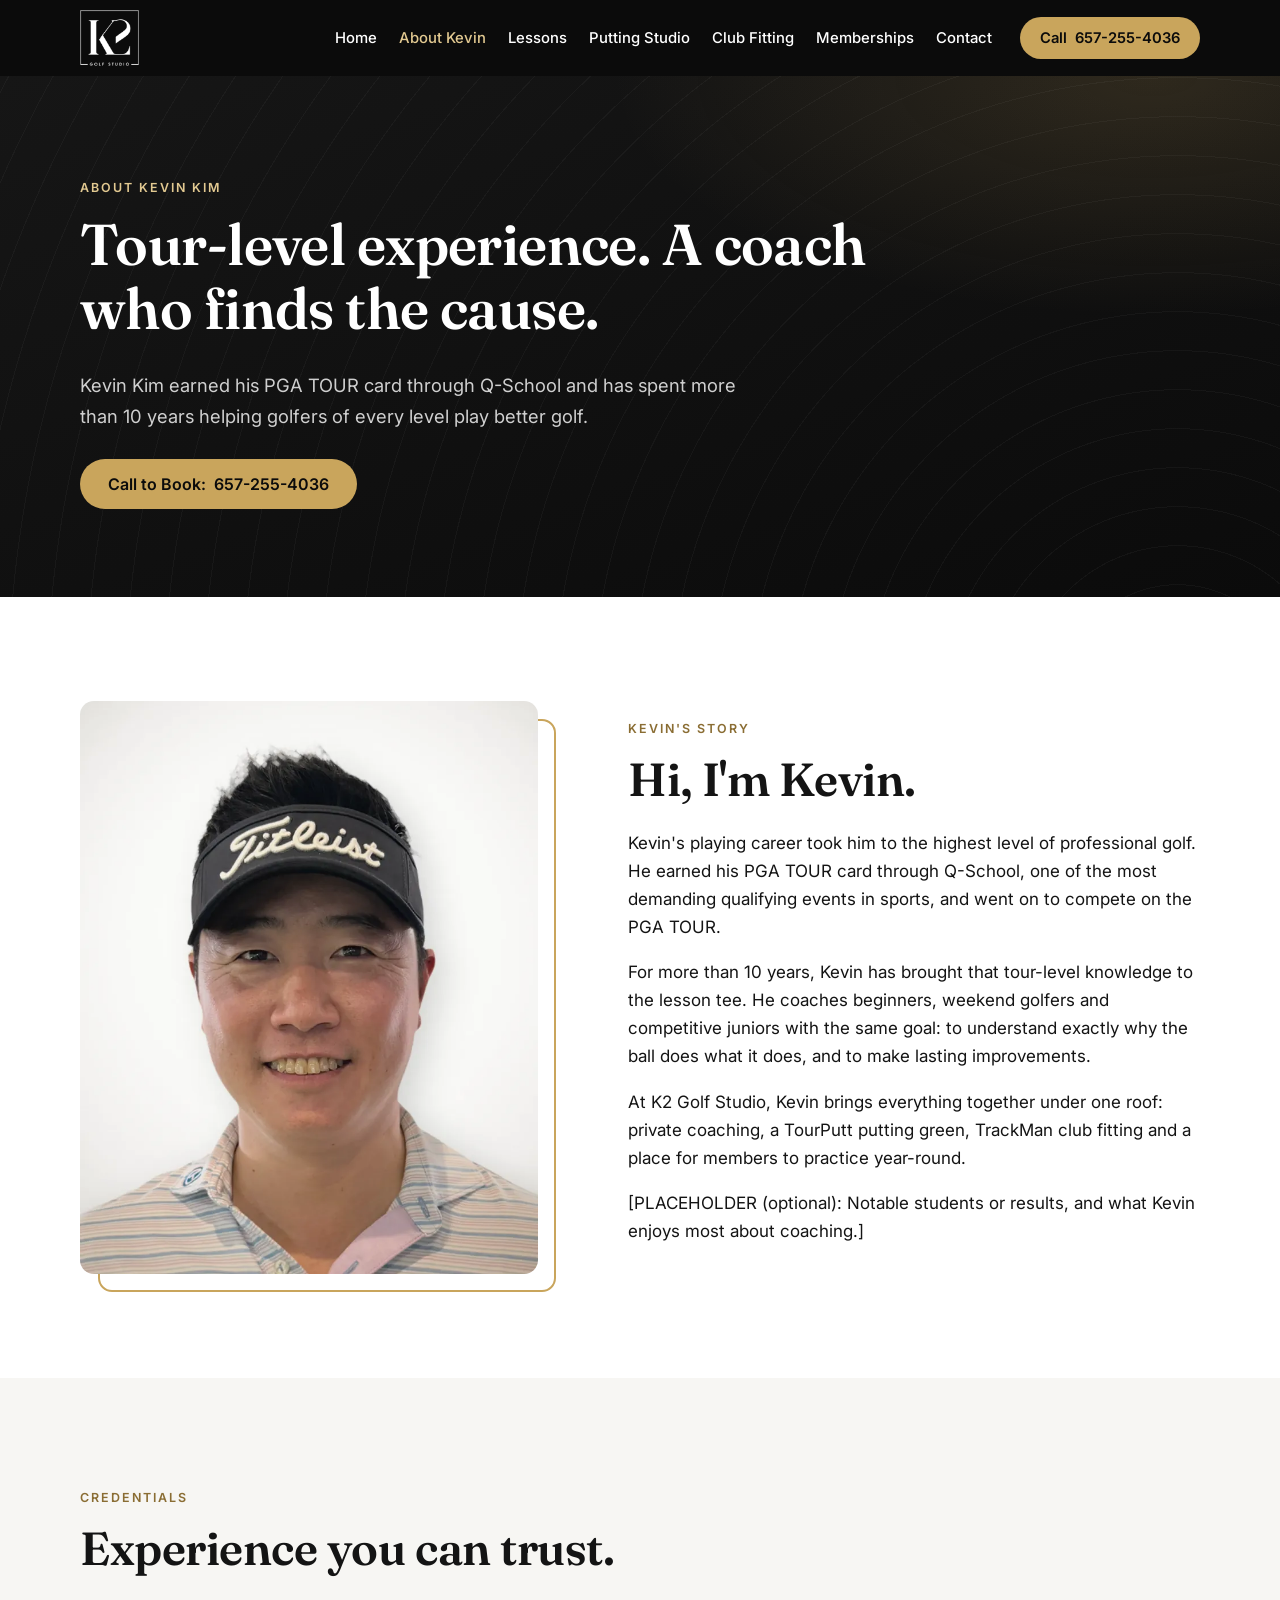
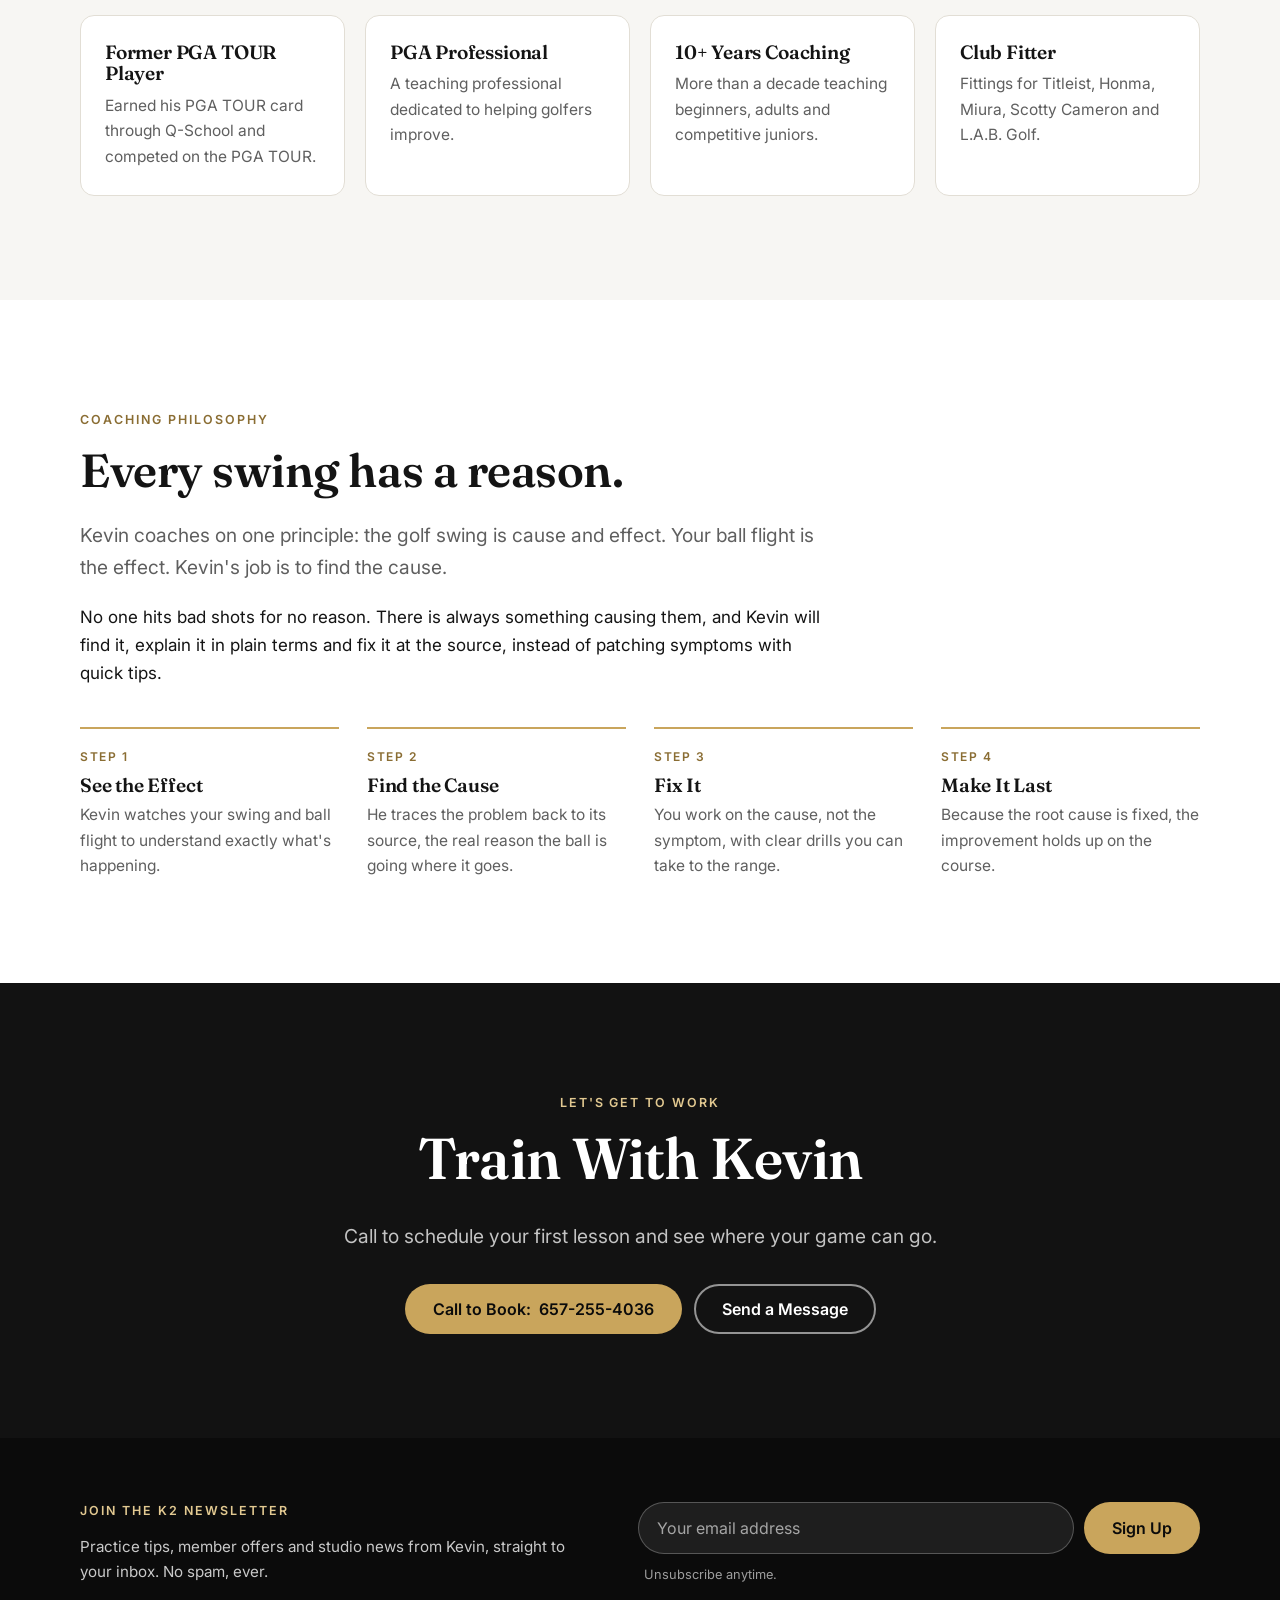
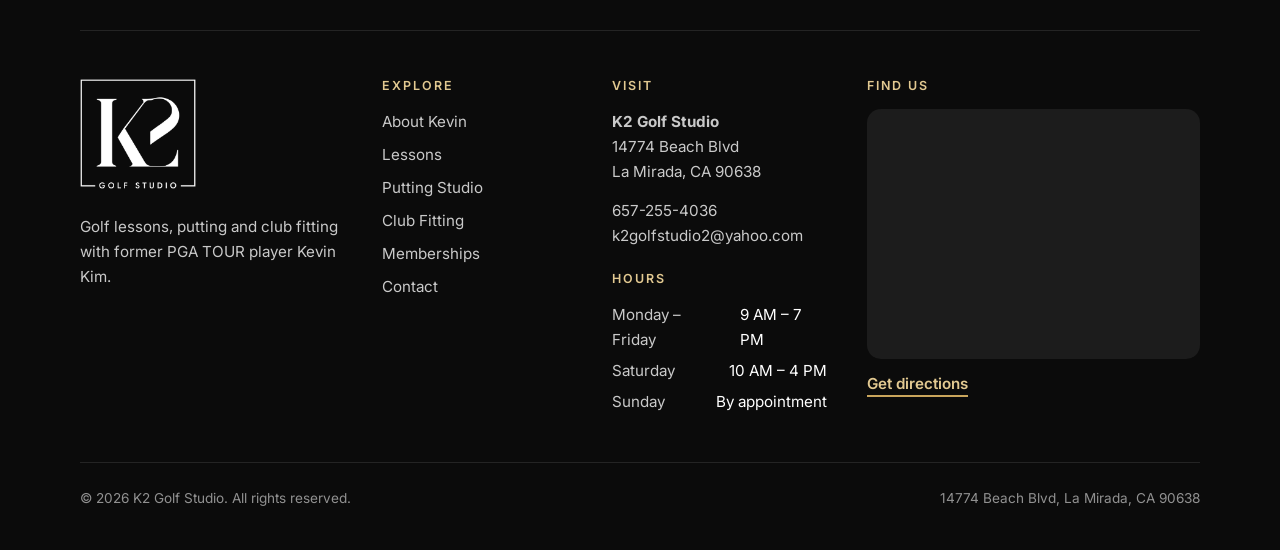
==== commit 7e5526e3: "Prepare site for launch at k2golfstudio.com - Set the site URL and add canonical/og:url tags on each" ====
--- a/about.html
+++ b/about.html
@@ -10,7 +10,9 @@
   <meta property="og:site_name" content="K2 Golf Studio">
   <meta property="og:title" content="About Kevin Kim | K2 Golf Studio">
   <meta property="og:description" content="Meet Kevin Kim, former PGA TOUR player, PGA Professional and owner of K2 Golf Studio in La Mirada, CA. More than 10 years coaching golfers of every level.">
-  <!-- <meta property="og:image" content="[SITE_URL]/images/og-image.jpg"> -->
+  <meta property="og:image" content="https://k2golfstudio.com/images/og-image.jpg">
+  <meta property="og:url" content="https://k2golfstudio.com/about.html">
+  <link rel="canonical" href="https://k2golfstudio.com/about.html">
   <link rel="icon" href="images/favicon.png" type="image/png">
   <link rel="apple-touch-icon" href="images/apple-touch-icon.png">
   <link rel="preconnect" href="https://fonts.googleapis.com">
@@ -180,7 +182,7 @@
           </address>
           <p>
             <a href="tel:+16572554036" data-k2-href="tel" data-k2="phone">657-255-4036</a><br>
-            <a href="mailto:[EMAIL]" data-k2-href="email" data-k2="email">[EMAIL]</a>
+            <a href="mailto:k2golfstudio2@yahoo.com" data-k2-href="email" data-k2="email">k2golfstudio2@yahoo.com</a>
           </p>
           <h4 style="margin-top:24px">Hours</h4>
           <ul class="hours" data-k2-hours>
--- a/css/styles.css
+++ b/css/styles.css
@@ -30,6 +30,7 @@
 }
 
 *, *::before, *::after { box-sizing: border-box; }
+[hidden] { display: none !important; }
 html { scroll-behavior: smooth; -webkit-text-size-adjust: 100%; }
 body {
   margin: 0;
